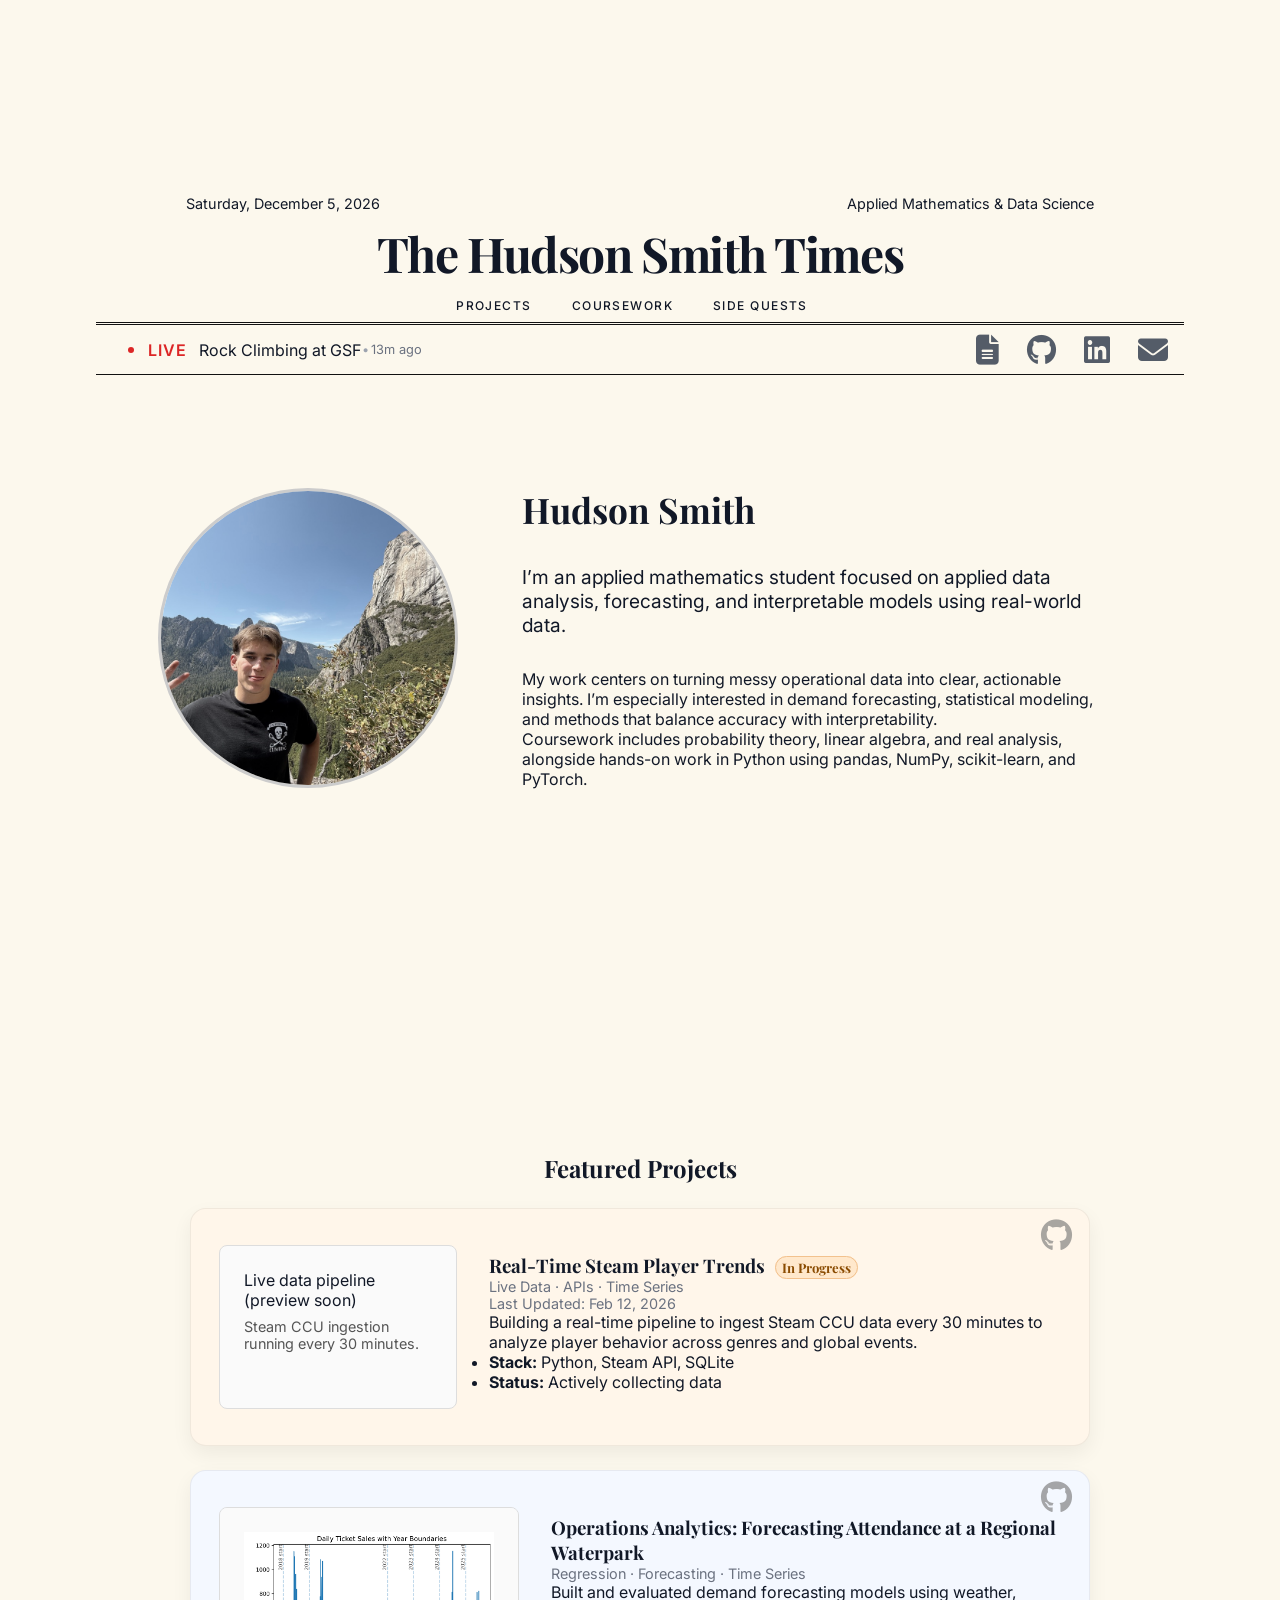
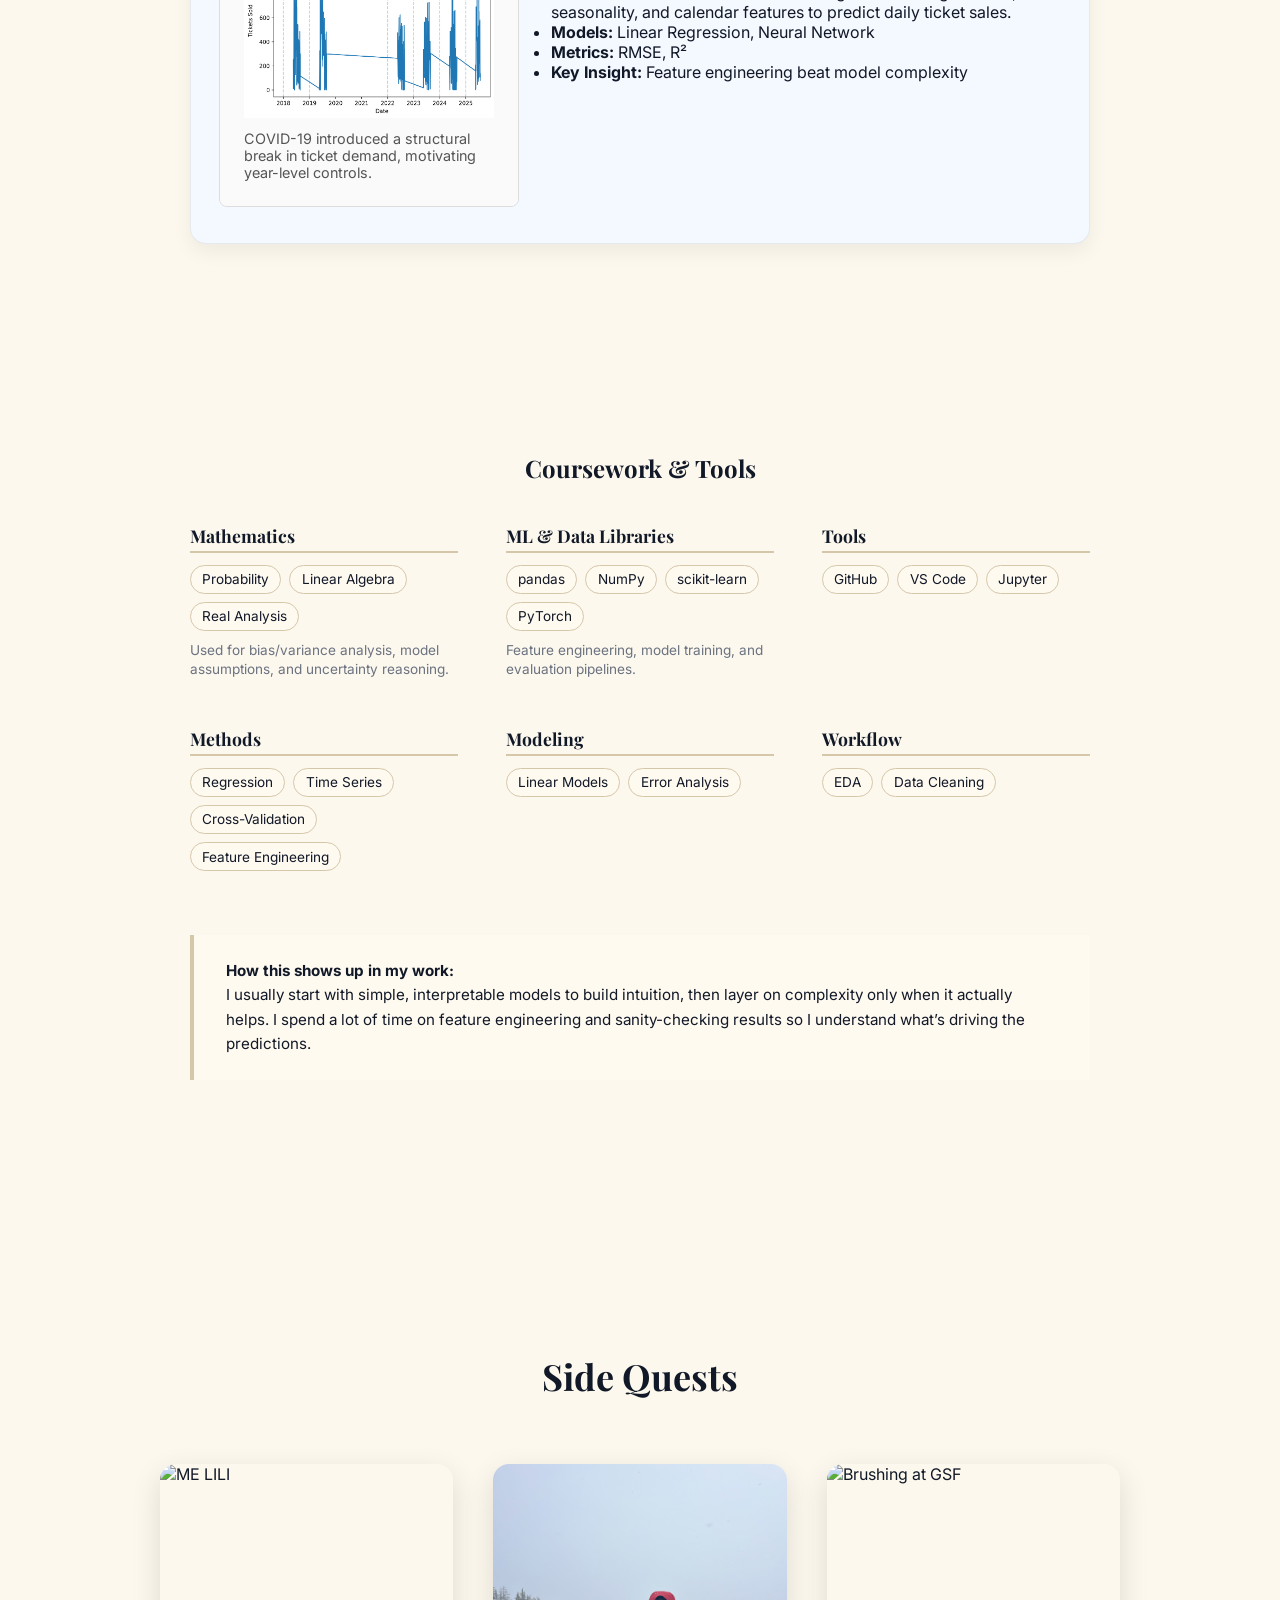
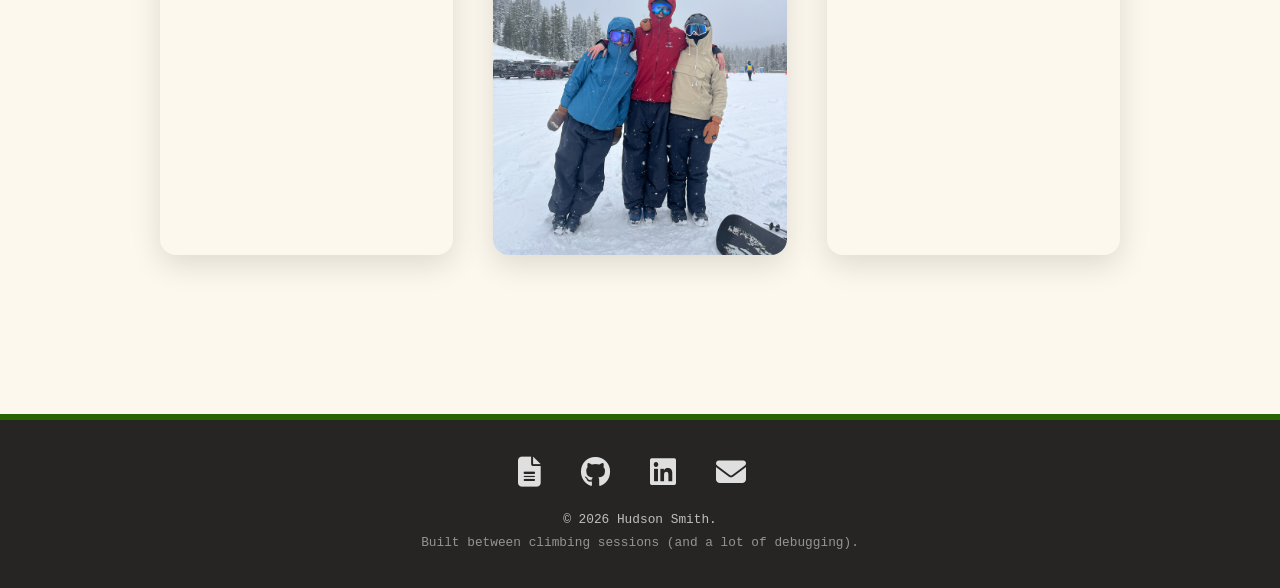
==== index.html @ 7228c6bb "Fixed side quest" ====
<!DOCTYPE html>
<html lang="en">
<head>
  <link rel="stylesheet" href="https://cdnjs.cloudflare.com/ajax/libs/font-awesome/6.5.0/css/all.min.css">
  <meta charset="UTF-8" />
  <meta name="viewport" content="width=device-width, initial-scale=1.0" />
  <title>Hudson Smith — Data & Statistics</title>

  <!-- Fonts -->
  <link rel="preconnect" href="https://fonts.googleapis.com">
  <link rel="preconnect" href="https://fonts.gstatic.com" crossorigin>
  <link href="https://fonts.googleapis.com/css2?family=Playfair+Display:wght@500;700&family=Inter:wght@300;400;500&display=swap" rel="stylesheet">

  <link rel="stylesheet" href="styles.css" />
</head>
<body>
  <div id="page-fade"></div>
    <header class="site-header">

        <!-- TOP UTILITY BAR -->
        <div class="utility-bar">
            <div class="utility-inner">
              <span id="current-date"></span>
              <span class="utility-right">Applied Mathematics & Data Science</span>
            </div>
          </div>
    
      
        <!-- MASTHEAD -->
        <div class="masthead">
          <h1 class="site-title">The Hudson Smith Times</h1>
        </div>
      
        <!-- NAVIGATION -->
        <nav class="main-nav">
          <a href="#projects">Projects</a>
          <a href="#coursework">Coursework</a>
          <a href="#sidequests">Side Quests</a>
        </nav>

        <!-- LIVE BAR-->
        <div class="live-bar">
            <div class="live-left">
              <span class="live-dot"></span>
              <span class="live-label">LIVE</span>
            </div>
          
            <div class="live-center">
                <span class="live-inline">
                  <span id="live-text" class="live-message"></span>
                  <span id="live-time" class="live-time"></span>
                </span>
            </div>
            <div class="live-icons">
              <a class="footer-link icon-link" href="assets/resume/resume_for_website.pdf" target="_blank" aria-label="Resume">
                <i class="fa-solid fa-file-lines"></i>
              </a>
            
              <a class="footer-link icon-link" href="https://github.com/PinkyHuddy" target="_blank" aria-label="GitHub">
                <i class="fa-brands fa-github"></i>
              </a>

              <a class="footer-link icon-link" href="https://www.linkedin.com/in/hudson-brent-smith-7b6ba1346" target="_blank" aria-label="LinkedIn">
                <i class="fa-brands fa-linkedin"></i>
              </a>
            
              <a class="footer-link icon-link" href="mailto:husmith@berkeley.edu" aria-label="Email">
                <i class="fa-solid fa-envelope"></i>
              </a>
            </div>
        </div>
          
          
      
      </header>
  <main class="magazine">

    <!-- PAGE 1: COVER -->
    <section class="page cover" id="bio">
      <div class="hero">
        <img src="assets/images/me.jpeg" alt="Photo of Hudson" class="hero-img">
    
        <div class="content bio-content">
          <h2 class="bio-title">Hudson Smith</h2>
    
          <p class="lede">
            I’m an applied mathematics student focused on applied data analysis,
            forecasting, and interpretable models using real-world data.
          </p>
    
          <p>
            My work centers on turning messy operational data into clear,
            actionable insights. I’m especially interested in demand
            forecasting, statistical modeling, and methods that balance
            accuracy with interpretability.
          </p>
    
          <p>
            Coursework includes probability theory, linear algebra, and
            real analysis, alongside hands-on work in Python using pandas,
            NumPy, scikit-learn, and PyTorch.
          </p>
        </div>
      </div>
    </section>
    

    <section class="page" id="projects">
      <div class="content">
        <h2>Featured Projects</h2>
    
        <!-- Steam Overview -->
        <div class = "project-card steam">
          <a class="footer-link icon-link project-github"
            href="https://github.com/PinkyHuddy/steam_project"
            target="_blank"
            aria-label="GitHub repository">
            <i class="fa-brands fa-github"></i>
          </a>
          <div class="project-side-by-side">
            <section class="project-graphs">
              <figure class="placeholder">
                <div class="placeholder-box">Live data pipeline (preview soon)</div>
                <figcaption>
                  Steam CCU ingestion running every 30 minutes.
                </figcaption>
              </figure>
            </section>
      
            <aside class="project-info">
              <h3>
                Real-Time Steam Player Trends
                <span class="badge">In Progress</span>
              </h3>
              <p class="meta">Live Data · APIs · Time Series</p>
              <p class = "meta"> Last Updated: Feb 12, 2026</p>
              <p>
                Building a real-time pipeline to ingest Steam CCU data every 30 minutes
                to analyze player behavior across genres and global events.
              </p>
              <ul>
                <li><strong>Stack:</strong> Python, Steam API, SQLite</li>
                <li><strong>Status:</strong> Actively collecting data</li>
              </ul>
          </div>
        </div>
    
        <!-- Waterpark Overview -->
        <div class ="project-card waterpark">
          <a class="footer-link icon-link project-github"
            href="https://github.com/PinkyHuddy/water-park-sales-analysis"
            target="_blank"
            aria-label="GitHub repository">
            <i class="fa-brands fa-github"></i>
          </a>
          <div class="project-side-by-side">
            <section class="project-graphs">
              <figure>
                <img src="assets/graphs/waterpark/ticket_sales_vs_year.png"
                    alt="Ticket sales per year showing COVID impact">
                <figcaption>
                  COVID-19 introduced a structural break in ticket demand, motivating
                  year-level controls.
                </figcaption>
              </figure>
        
              <figure>
                <img src="assets/graphs/waterpark/ticket_sales_year.png"
                    alt="Ticket sales by month">
                <figcaption>
                  Strong seasonal patterns justified month-based feature encoding.
                </figcaption>
              </figure>
        
              <figure>
                <img src="assets/graphs/waterpark/ticket_sales_vs_temp.png"
                    alt="Ticket sales vs temperature">
                <figcaption>
                  Ticket sales increase with temperature, with diminishing returns.
                </figcaption>
              </figure>
        
              <figure>
                <img src="assets/graphs/waterpark/predicted_ticket_sales_RMSE.png"
                    alt="RMSE comparison across models">
                <figcaption>
                  Linear regression outperformed a neural network baseline on test RMSE.
                </figcaption>
              </figure>
            </section>
      
            <aside class="project-info">
              <h3>Operations Analytics: Forecasting Attendance at a Regional Waterpark</h3>
              <p class="meta">Regression · Forecasting · Time Series</p>
              <p>
                Built and evaluated demand forecasting models using weather, seasonality,
                and calendar features to predict daily ticket sales.
              </p>
              <ul>
                <li><strong>Models:</strong> Linear Regression, Neural Network</li>
                <li><strong>Metrics:</strong> RMSE, R²</li>
                <li><strong>Key Insight:</strong> Feature engineering beat model complexity</li>
              </ul>
            </aside>
          </div>
        </div>
      </div>
    </section>


    <!-- PAGE 4: COURSEWORK -->
    <section class="page" id="coursework">
      <div class="content">
        <h2>Coursework & Tools</h2>
    
        <!-- Row 1 -->
        <div class="coursework-grid">
    
          <div class="coursework-col">
            <h3>Mathematics</h3>
            <div class="coursework-pills">
              <span>Probability</span>
              <span>Linear Algebra</span>
              <span>Real Analysis</span>
            </div>
            <p class="coursework-note">
              Used for bias/variance analysis, model assumptions, and uncertainty reasoning.
            </p>
          </div>
    
          <div class="coursework-col">
            <h3>ML & Data Libraries</h3>
            <div class="coursework-pills">
              <span>pandas</span>
              <span>NumPy</span>
              <span>scikit-learn</span>
              <span>PyTorch</span>
            </div>
            <p class="coursework-note">
              Feature engineering, model training, and evaluation pipelines.
            </p>
          </div>
    
          <div class="coursework-col">
            <h3>Tools</h3>
            <div class="coursework-pills">
              <span>GitHub</span>
              <span>VS Code</span>
              <span>Jupyter</span>
            </div>
          </div>
    
        </div>
    
        <!-- Row 2 -->
        <div class="coursework-grid" style="margin-top: 3rem;">
    
          <div class="coursework-col">
            <h3>Methods</h3>
            <div class="coursework-pills">
              <span>Regression</span>
              <span>Time Series</span>
              <span>Cross-Validation</span>
              <span>Feature Engineering</span>
            </div>
          </div>
    
          <div class="coursework-col">
            <h3>Modeling</h3>
            <div class="coursework-pills">
              <span>Linear Models</span>
              <span>Error Analysis</span>
            </div>
          </div>
    
          <div class="coursework-col">
            <h3>Workflow</h3>
            <div class="coursework-pills">
              <span>EDA</span>
              <span>Data Cleaning</span>
            </div>
          </div>
    
        </div>
    
        <!-- Callout -->
        <div class="coursework-callout">
          <strong>How this shows up in my work:</strong>
          <p>
            I usually start with simple, interpretable models to build intuition, 
            then layer on complexity only when it actually helps. I spend a lot of time on 
            feature engineering and sanity-checking results so I understand what’s driving the predictions.
          </p>
        </div>
      </div>
    </section>
    
    

    <section class="page" id="sidequests">

      <h2 class="sidequest-title">Side Quests</h2>
    
      <div class="sidequest-grid">
        <img src="assets/images/HudsonLILI.JPG" alt="ME LILI" />
        <img src="assets/images/TrioGangy.JPG" alt="Camping and climbing" />
        <img src="assets/images/BrushingMadness.jpeg" alt="Brushing at GSF" />
      </div>
    
      <div class="content">
        <div class="page-bar">
          <div>
            <div class="footer-icons">
              <a class="footer-link icon-link" href="assets/resume/resume_for_website.pdf" target="_blank">
                <i class="fa-solid fa-file-lines"></i>
              </a>
    
              <a class="footer-link icon-link" href="https://github.com/PinkyHuddy" target="_blank">
                <i class="fa-brands fa-github"></i>
              </a>
    
              <a class="footer-link icon-link" href="https://www.linkedin.com/in/hudson-brent-smith-7b6ba1346" target="_blank">
                <i class="fa-brands fa-linkedin"></i>
              </a>
    
              <a class="footer-link icon-link" href="mailto:husmith@berkeley.edu">
                <i class="fa-solid fa-envelope"></i>
              </a>
            </div>
    
            <p class="footer-copy">
              © 2026 Hudson Smith.
            </p>
            <p class="footer-copy-description">
              Built between climbing sessions (and a lot of debugging).
            </p>
          </div>
        </div>
      </div>
    </section>
    
    

  </main>

  <script>
    document.getElementById("year").textContent = new Date().getFullYear();
  </script>
  
  <script>
    const dateElement = document.getElementById("current-date");
  
    const today = new Date();
    const options = {
      weekday: "long",
      month: "long",
      day: "numeric",
      year: "numeric"
    };
  
    dateElement.textContent = today.toLocaleDateString("en-US", options);
  </script>

<script>
    const liveMessages = [
      "Rock Climbing at GSF",
      "Studying probability and complex analysis",
      "Building data projects in Python",
      "Applying for data analytics internships",
      "Pumping Iron at RSF",
    ];
  
    let liveIndex = 0;
    const liveTextEl = document.getElementById("live-text");
    const liveTimeEl = document.getElementById("live-time");
    let startTime;
  
    function randomMinutesAgo(min = 1, max = 30) {
      return Math.floor(Math.random() * (max - min + 1)) + min;
    }
  
    function updateTime() {
      const minutes = Math.floor((Date.now() - startTime) / 60000);
      liveTimeEl.textContent =
        minutes <= 0 ? "Just now" : `${minutes}m ago`;
    }
  
    if (liveTextEl && liveTimeEl) {
      // initial content
      liveTextEl.textContent = liveMessages[0];
      startTime = Date.now() - randomMinutesAgo() * 60000;
      updateTime();
  
      // rotate messages
      setInterval(() => {
        liveTextEl.classList.add("fade-out");
  
        setTimeout(() => {
          liveIndex = (liveIndex + 1) % liveMessages.length;
          liveTextEl.textContent = liveMessages[liveIndex];
  
          startTime = Date.now() - randomMinutesAgo() * 60000;
          updateTime();
  
          liveTextEl.classList.remove("fade-out");
        }, 400);
      }, 5000);
  
      // update "Xm ago" every minute
      setInterval(updateTime, 60000);
    }
  </script>
  
  <script>
    const overlay = document.getElementById("page-fade");
  
    document.querySelectorAll(".main-nav a").forEach(link => {
      link.addEventListener("click", e => {
        const targetId = link.getAttribute("href");
        const target = document.querySelector(targetId);
        if (!target) return;
  
        e.preventDefault();
  
        overlay.classList.add("active");
  
        // force a paint frame
        requestAnimationFrame(() => {
          setTimeout(() => {
            target.scrollIntoView({
              behavior: "smooth",
              block: "start"
            });
  
            setTimeout(() => {
              overlay.classList.remove("active");
            }, 600);
          }, 120);
        });
      });
    });
  </script>
  
  

</body>
</html>
---- styles.css ----
* /* ===== RESET ===== */
    {
    margin: 0;
    padding: 0;
    box-sizing: border-box;
  }
  /* ===== GLOBAL VARIABLES ===== */
  :root {
    --page-margin: 96px; /* ≈ 1 inch */
  }

  /* ===== BASE STYLES ===== */
  body {
    font-family: "Inter", sans-serif;
    background: #fcf8ed;
    color: #111827;
  }

  #page-fade {
    position: fixed;
    inset: 0;
    background: #fcf8ed; /* match your site background */
    opacity: 0;
    pointer-events: none;
    transition: opacity 0.25s ease;
    z-index: 9999;
  }
  
  #page-fade.active {
    opacity: 1;
  }

  .site-header {
    position: sticky;
    top: 0;
    background: #fcf8ed;
    z-index: 1000;
  }
  
  /* Utility bar (small text) */
  .utility-bar {
    font-size: 0.9rem;
  }
  
  .utility-inner {
    max-width: 1100px;          /* SAME width as header-inner */
    margin: 0 auto;
    padding: 0.5rem var(--page-margin);
  
    display: flex;
    justify-content: space-between;
    align-items: center;
  }
  
  /* Masthead */
  @import url('https://fonts.googleapis.com/css2?family=Playfair+Display:wght@500;700&display=swap');

  .masthead {
    display: flex;
    justify-content: center;
    padding: 0.5rem 0;
    padding-left: var(--page-margin);
    padding-right: var(--page-margin);
    font-family: 'Playfair Display', serif;
  }
  
  .site-title {
    font-family: "Playfair Display", serif;
    font-size: 3rem;
    letter-spacing: -0.03em;   /* tighter = more editorial */
    line-height: 1.05;
  }
  
  /* Navigation bar */
  .main-nav {
    display: flex;
    justify-content: center;
    gap: 1.5rem;
  
    padding: 0.75rem var(--page-margin);
    position: relative;
  }
  
  .main-nav::after {
    content: "";
    position: absolute;
    bottom: 0;
    left: var(--page-margin);
    right: var(--page-margin);
    border-bottom: 3px double #111;
  }
  
  .main-nav a {
    font-family: "Inter", sans-serif;
    font-size: 0.75rem;
    text-transform: uppercase;
    letter-spacing: 0.12em;   /* key NYT trick */
    font-weight: 500;
    color: #111827;
  }

  .main-nav a.active::after {
    content: "";
    position: absolute;
    left: 0;
    bottom: -4px;
    width: 100%;
    height: 1px;
    background: #111;
  }
  
  .main-nav a:hover {
    text-decoration: underline;
  }
  html, body {
    height: 100%;
    scroll-snap-type: y mandatory;
  }
  
  body {
    font-family: "Inter", sans-serif;
    background: #fcf8ed;
    color: #111827;
  }
  
  .magazine {
    height: 100%;
  }
  
  
  .page {
    min-height: 100vh;              /* allow growth */
    scroll-snap-align: start;
    display: flex;
    justify-content: center;
    padding: 4rem 4rem;
    position: relative;  
  }

  
  .content {
    max-width: 900px;
  }
  
  .cover h1 {
    font-family: "Playfair Display", serif;
    font-size: clamp(3rem, 7vw, 5rem);
    line-height: 1;
    align-items: flex-start;   /* top */
    justify-content: center;   /* horizontal center */
    padding-top: 5rem;         /* spacing from top */
  }
  
  .subtitle {
    margin-top: 0.5rem;
    font-size: 1.1rem;
    color: #374151;
  }
  
  h2, h3 {
    font-family: "Playfair Display", serif;
  }
  
  .lede {
    font-size: 1.2rem;
    margin: 2rem 0;
  }
  
  .meta {
    font-size: 0.9rem;
    color: #6b7280;
  }
  
  .toc a,
  .link,
  a {
    color: #2563eb;
    text-decoration: none;
    margin-right: 1rem;
  }
  
  article {
    margin-top: 2rem;
  }

  .hero {
    display: grid;
    grid-template-columns: auto 1fr;
    gap: 4rem;
    align-items: center;
  }
  

  .hero-img {
    width: 300px;
    height: 300px;
    object-fit: cover;
    border-radius: 50%;
    border: 3px solid #ccc;
    filter: grayscale(30%);
    transition: filter 0.3s ease;
  }
  .hero-img:hover {
    filter: grayscale(0%);
  }
  
  .bio-content {
    max-width: 60ch;
  }
  
  @media (max-width: 700px) {
    .hero {
      grid-template-columns: 1fr;
      grid-template-rows: auto auto;
      text-align: center;
    }
  
    .hero-img {
      margin: 0 auto;
    }
  
    .bio-content {
      margin: 0 auto;
    }
    #bio {
      padding-top:  12rem;
    }
  }
  
  .bio-title {
    font-family: "Playfair Display", serif;
    font-size: 2.2rem;
    margin-bottom: 1.5rem;
  }

  .project-graphs {
    max-height: 300px;
    max-width: 300px;
    overflow-y: auto;
    padding: 1.5rem;
    margin: 2rem 0;
    border: 1px solid #ddd;
    border-radius: 8px;
    background: #fafafa;
  }
  
  .project-graphs img {
    width: 100%;
    height: auto;
  }
  
  .project-graphs figure {
    margin-bottom: 2rem;
  }
  
  .project-graphs figcaption {
    font-size: 0.9rem;
    color: #555;
    margin-top: 0.5rem;
    display: block;
  }

  .project-side-by-side {
    display: flex;          /* if it already is flex, keep it */
    align-items: center;   /* vertical centering */
    gap: 32px;
  }
  .project-info {
    align-self: flex-start;
    margin-top: 2.5rem; /* tweak this */
  }
  

  .live-bar {
    display: flex;
    align-items: center;
    padding: 0.6rem var(--page-margin);
    gap: 0.75rem;
    position: relative;
  }
  
  /* Left: LIVE */
  .live-left {
    display: flex;
    align-items: center;
    gap: 0.4rem;
    margin-left: 2rem;   /* ← adjust this number */
    flex-shrink: 0;
  }
  
  /* Center: message (true center) */
  .live-center {
    display: inline-flex;
    align-items: center;
    white-space: nowrap;
  }
  

  /* Styling */
  .live-label {
    color: #dc2626;
    font-weight: 600;
    letter-spacing: 0.05em;
  }
  
  .live-time {
    color: #6b7280;
    font-size: 0.85rem;
  }
  
  
  
  .live-bar::after {
    content: "";
    position: absolute;
    bottom: 0;
    left: var(--page-margin);
    right: var(--page-margin);
    border-bottom: 1px solid #111;
  }

  .live-label {
    color: #dc2626; /* NYT red */
    font-weight: 600;
    letter-spacing: 0.05em;
  }

.live-dot {
    width: 6px;
    height: 6px;
    background-color: #dc2626;
    border-radius: 50%;
    animation: live-pulse 1.8s ease-in-out infinite;
    margin-right: 8px;
  }

  @keyframes live-pulse {
    0% {
      transform: scale(1);
      opacity: 1;
    }
    50% {
      transform: scale(1.4);
      opacity: 0.6;
    }
    100% {
      transform: scale(1);
      opacity: 1;
    }
  }

  .live-content {
    display: inline-flex;
    align-items: center;
    gap: 0.4rem;
  }

  #live-text {
    display: inline-block;
    text-align: center;
    opacity: 1;
    transition: opacity 0.4s ease;
  }

  #live-text.fade-out {
    opacity: 0;
  }
  
  .live-time {
  font-size: 0.8rem;
  color: #6b7280;
  white-space: nowrap;
}

/* separator dot before time */
.live-time::before {
  content: "•";
  margin-left: 0.1rem;   /* tiny breathing room */
  margin-right: 0.1rem;
  color: #9ca3af;
}

.live-inline {
    display: inline-flex;
    align-items: center;
    gap: 0;
  }

.live-icons {
  display: flex;
  gap: 12px;
  align-items: center;
  margin-left: auto;
}

.live-bar .icon-link i {
  color: #374151;
}



.page-bar {
  position: absolute;
  bottom: 0;
  font-family: ui-monospace, SFMono-Regular, Menlo, Monaco, Consolas, "Liberation Mono", monospace;
  left: 0;
  width: 100%;
  height: 10.5rem;        /* bar height */
  background: rgba(0, 0, 0, 0.85);
  backdrop-filter: blur(6px);   /* optional glass effect */
  display: flex;
  align-items: center;
  justify-content: center;
}

.page-bar::before {
  content: "";
  position: absolute;
  top: -6px;            /* pull it above the main bar */
  left: 0;
  width: 100%;
  height: 6px;         /* thickness of the second bar */
  background: #286301
}

.page-bar p {
  text-align: center;
}

.page-bar a {
  color: white;
  text-decoration: none;
  opacity: 0.85;
  transition: opacity 0.2s ease, transform 0.2s ease;
}

.page-bar a:hover {
  opacity: 1;
  transform: translateY(-1px);
}

.footer-link {
  color: white;
  text-decoration: none;
  opacity: 0.85;
  transition: opacity 0.2s ease, transform 0.2s ease;
}

.footer-icons {
  display: flex;
  justify-content: center;
  gap: 1.5rem;           /* 👈 controls spacing between icons */
  margin-bottom: 1.5rem;
}

.footer-copy {
  margin-top: 1.25rem;
  font-size: 0.9rem;
  color: rgba(255, 255, 255, 0.7);
  text-align: center;
  font-size: 0.8rem;

}

.footer-copy-description {
  display: block;
  margin-top: 0.5rem;   /* 👈 small space between the two lines */
  font-size: 0.8rem;
  color: rgba(255, 255, 255, 0.5);
  text-align: center;
}

.footer-link:hover {
  display: block;
  opacity: 1;
  transform: translateY(-1px);
}

.icon-link i {
  font-size: 30px;
}

.icon-link:hover {
  box-shadow: 0 0 12px rgba(255,255,255,0.15);
}

.badge {
  font-size: 0.7em;
  padding: 2px 6px;
  border-radius: 999px;        /* pill shape */
  background: #ffe8cc;
  color: #8a4b00;
  border: 1px solid #f2c18d;   /* subtle outline */
  margin-left: 6px;
}
  
.project-card {
  border-radius: 16px;
  padding: 4px 28px;
  margin: 24px 0 24px;
  box-shadow: 0 8px 20px rgba(0,0,0,0.06);
  border: 1px solid rgba(0,0,0,0.06);
  transition: transform 0.15s ease, box-shadow 0.15s ease;
  position: relative;

}

.project-card:hover {
  transform: translateY(-2px);
  box-shadow: 0 12px 28px rgba(0,0,0,0.08);
}

/* Subtle tints that match your palette */
.project-card.steam {
  background: #fff6ea;   /* warm cream */
}

.project-card.waterpark {
  background: #f4f8ff;   /* soft cool blue */
}



.project-github {
  position: absolute;
  top: 10px;
  right: 1px;
  z-index: 3;
  color: #777
}

/* Optional: tweak the icon for card context */
.project-card .icon-link i {
  font-size: 2rem;
  opacity: 0.75;
  transition: opacity 0.12s ease, transform 0.12s ease;
}

.project-card .icon-link:hover i {
  opacity: 1;
  transform: translateY(-1px);
}

/* ===== Coursework Section ===== */

#coursework .coursework-grid {
  display: grid;
  grid-template-columns: repeat(3, 1fr);
  gap: 3rem;
  margin-top: 2.5rem;
}

#coursework .coursework-col h3 {
  font-size: 1.1rem;
  margin-bottom: 0.75rem;
  padding-bottom: 0.25rem;
  border-bottom: 2px solid #d6c7aa;
}

.coursework-pills {
  display: flex;
  flex-wrap: wrap;
  gap: 0.5rem;
}

.coursework-pills span {
  border: 1px solid #d6c7aa;
  border-radius: 999px;
  padding: 0.35rem 0.7rem;
  font-size: 0.85rem;
  background: #fffaf0;
  transition: transform 0.12s ease, box-shadow 0.12s ease;
}

.coursework-pills span:hover {
  transform: translateY(-1px);
  box-shadow: 0 4px 10px rgba(0,0,0,0.08);
}

.coursework-note {
  margin-top: 0.6rem;
  font-size: 0.85rem;
  color: #6b7280;
  line-height: 1.4;
}

.coursework-callout {
  margin-top: 4rem;
  padding: 1.5rem 2rem;
  border-left: 4px solid #d6c7aa;
  background: #fffaf0;
  font-size: 0.95rem;
  line-height: 1.6;
}

@media (max-width: 800px) {
  #coursework .coursework-grid {
    grid-template-columns: 1fr;
    gap: 2rem;
  }
}

#coursework .coursework-grid + .coursework-grid {
  margin-top: 4rem;   /* was 3rem inline */
}

#coursework h2 {
  text-align: center;
}

#projects h2 {
  text-align: center;
}

.sidequest-title {
  text-align: center;
  font-size: 2.25rem;
  margin-bottom: 3rem;
}

#sidequests {
  display: block;   /* override flex/grid from .page */
}

.sidequest-title {
  text-align: center;
  font-size: 2.25rem;
  width: 100%;
}

/* Side Quest photo grid */
.sidequest-grid {
  display: grid;
  grid-template-columns: repeat(3, minmax(0, 1fr));
  gap: 2.5rem;
  max-width: 1200px;
  margin: 0 auto;
  padding:  1rem 6rem;  /* ⬅ increase bottom padding */
}

.sidequest-grid img {
  width: 100%;
  aspect-ratio: 3 / 4;
  object-fit: cover;
  border-radius: 16px;
  display: block;
  box-shadow: 0 10px 30px rgba(0,0,0,0.12);
  transition: transform 0.2s ease, box-shadow 0.2s ease;
}

.sidequest-grid img:hover {
  transform: translateY(-6px) rotate(-0.4deg);
  box-shadow: 0 20px 45px rgba(0,0,0,0.18);
}

/* Responsive */
@media (max-width: 900px) {
  .sidequest-grid {
    grid-template-columns: repeat(2, 1fr);
  }
}

@media (max-width: 600px) {
  .sidequest-grid {
    grid-template-columns: 1fr;
    padding-bottom: 7rem;
  }
}
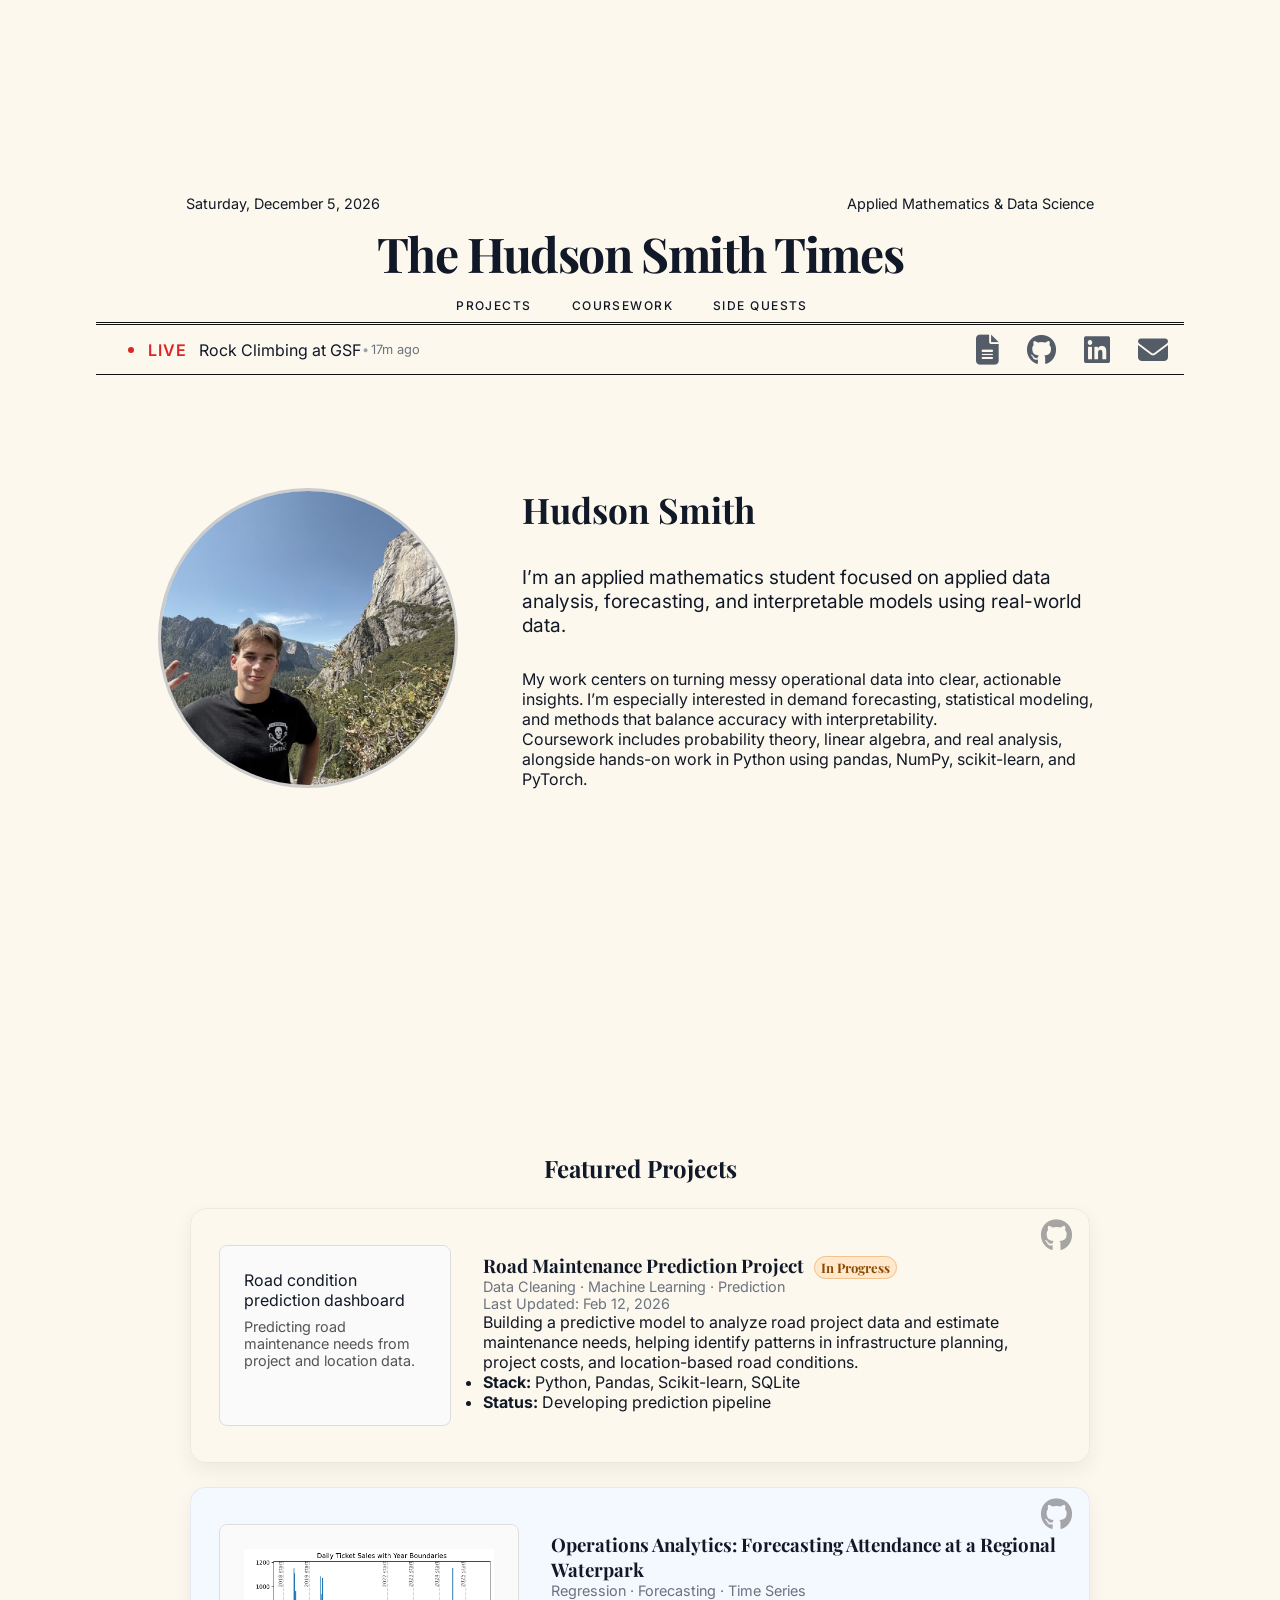
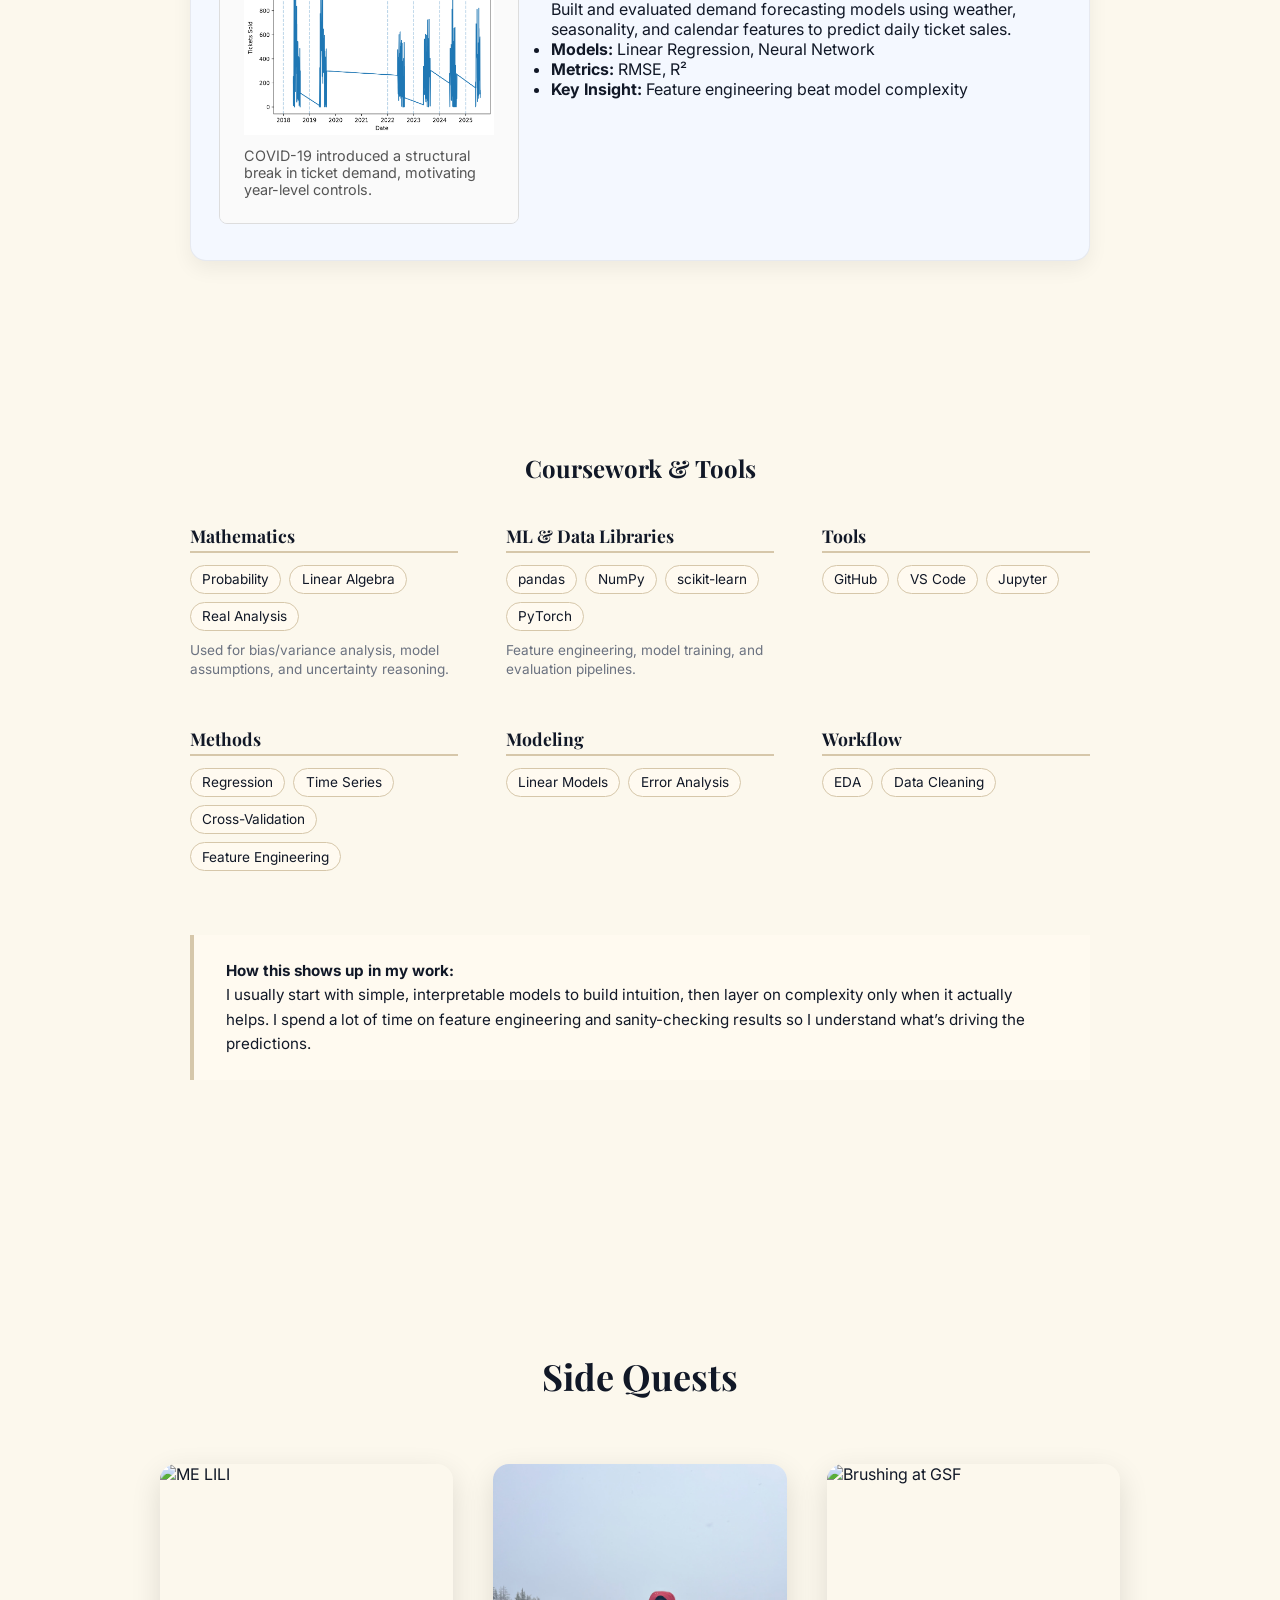
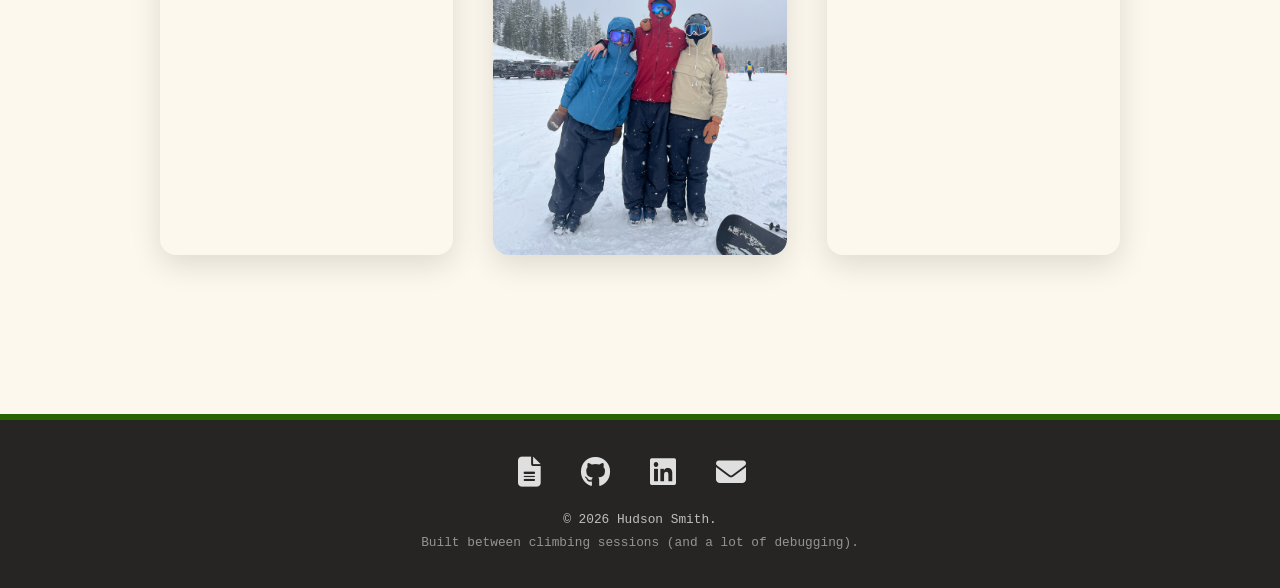
==== commit 47f1bc77: "resume change and project change" ====
--- a/index.html
+++ b/index.html
@@ -52,7 +52,7 @@
                 </span>
             </div>
             <div class="live-icons">
-              <a class="footer-link icon-link" href="assets/resume/resume_for_website.pdf" target="_blank" aria-label="Resume">
+              <a class="footer-link icon-link" href="assets/resume/hudson_smith_05:04:2026.pdf" target="_blank" aria-label="Resume">
                 <i class="fa-solid fa-file-lines"></i>
               </a>
             
@@ -109,39 +109,42 @@
       <div class="content">
         <h2>Featured Projects</h2>
     
-        <!-- Steam Overview -->
-        <div class = "project-card steam">
-          <a class="footer-link icon-link project-github"
-            href="https://github.com/PinkyHuddy/steam_project"
-            target="_blank"
-            aria-label="GitHub repository">
-            <i class="fa-brands fa-github"></i>
-          </a>
+        <!-- Road Prediction Overview -->
+<div class="project-card road">
+  <a class="footer-link icon-link project-github"
+    href="https://github.com/PinkyHuddy/road_prediction_project"
+    target="_blank"
+    aria-label="GitHub repository">
+    <i class="fa-brands fa-github"></i>
+  </a>
+
           <div class="project-side-by-side">
             <section class="project-graphs">
               <figure class="placeholder">
-                <div class="placeholder-box">Live data pipeline (preview soon)</div>
+                <div class="placeholder-box">Road condition prediction dashboard</div>
                 <figcaption>
-                  Steam CCU ingestion running every 30 minutes.
+                  Predicting road maintenance needs from project and location data.
                 </figcaption>
               </figure>
             </section>
-      
+
             <aside class="project-info">
               <h3>
-                Real-Time Steam Player Trends
+                Road Maintenance Prediction Project
                 <span class="badge">In Progress</span>
               </h3>
-              <p class="meta">Live Data · APIs · Time Series</p>
-              <p class = "meta"> Last Updated: Feb 12, 2026</p>
+              <p class="meta">Data Cleaning · Machine Learning · Prediction</p>
+              <p class="meta">Last Updated: Feb 12, 2026</p>
               <p>
-                Building a real-time pipeline to ingest Steam CCU data every 30 minutes
-                to analyze player behavior across genres and global events.
+                Building a predictive model to analyze road project data and estimate
+                maintenance needs, helping identify patterns in infrastructure planning,
+                project costs, and location-based road conditions.
               </p>
               <ul>
-                <li><strong>Stack:</strong> Python, Steam API, SQLite</li>
-                <li><strong>Status:</strong> Actively collecting data</li>
+                <li><strong>Stack:</strong> Python, Pandas, Scikit-learn, SQLite</li>
+                <li><strong>Status:</strong> Developing prediction pipeline</li>
               </ul>
+            </aside>
           </div>
         </div>
     
@@ -311,7 +314,7 @@
         <div class="page-bar">
           <div>
             <div class="footer-icons">
-              <a class="footer-link icon-link" href="assets/resume/resume_for_website.pdf" target="_blank">
+              <a class="footer-link icon-link" href="assets/resume/hudson_smith_05:04:2026.pdf" target="_blank">
                 <i class="fa-solid fa-file-lines"></i>
               </a>
     
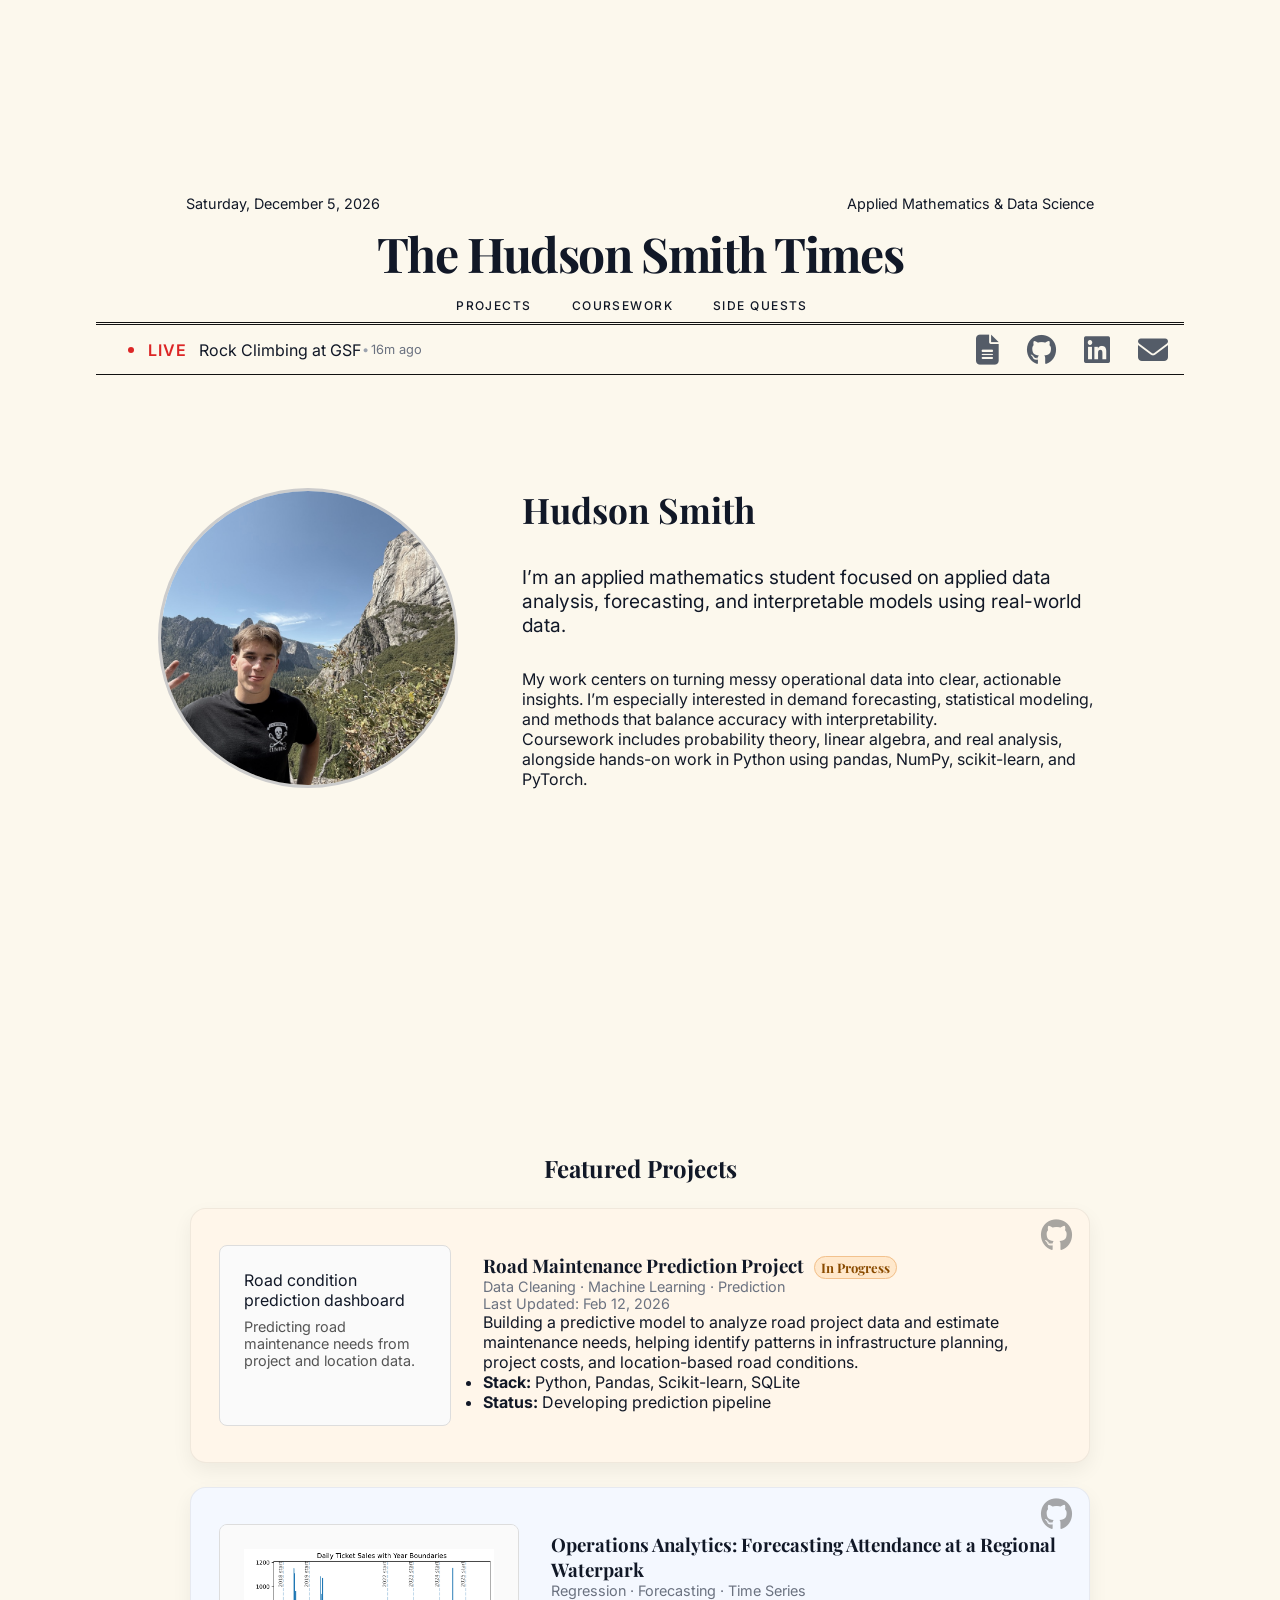
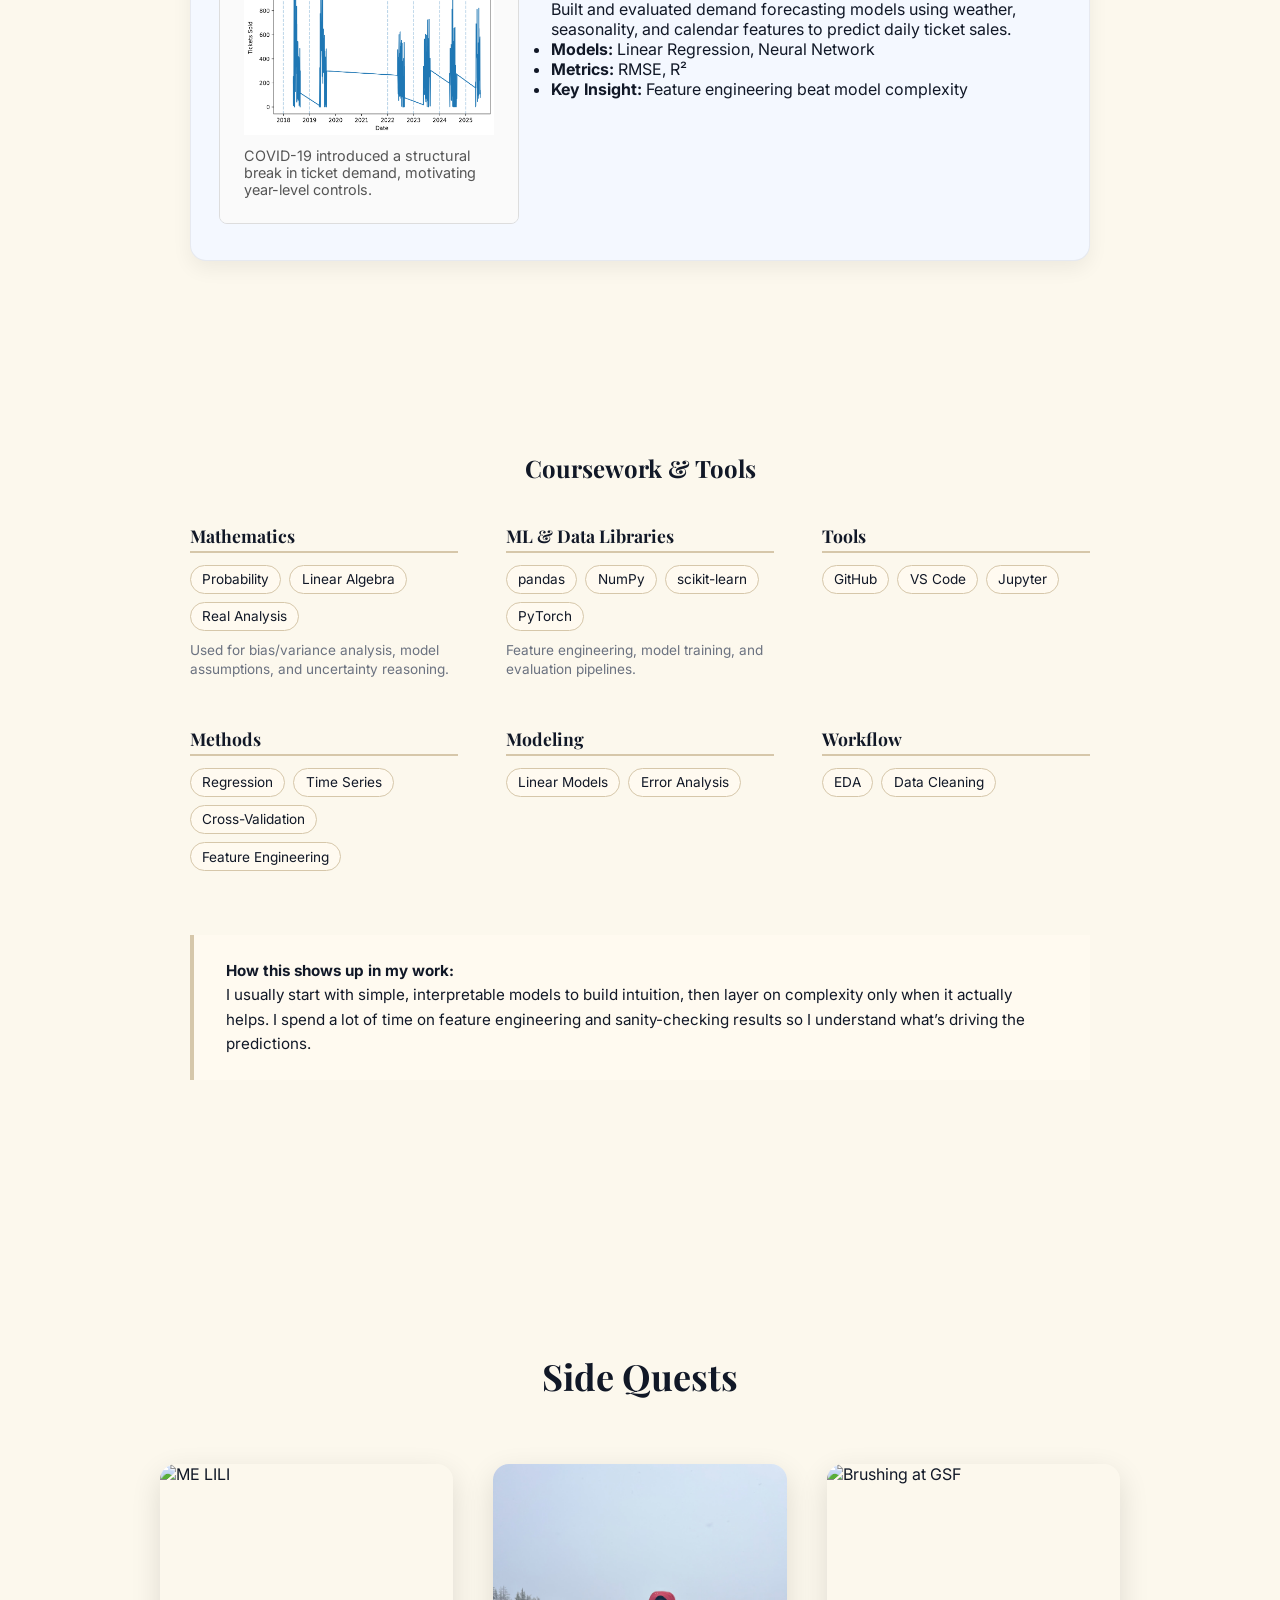
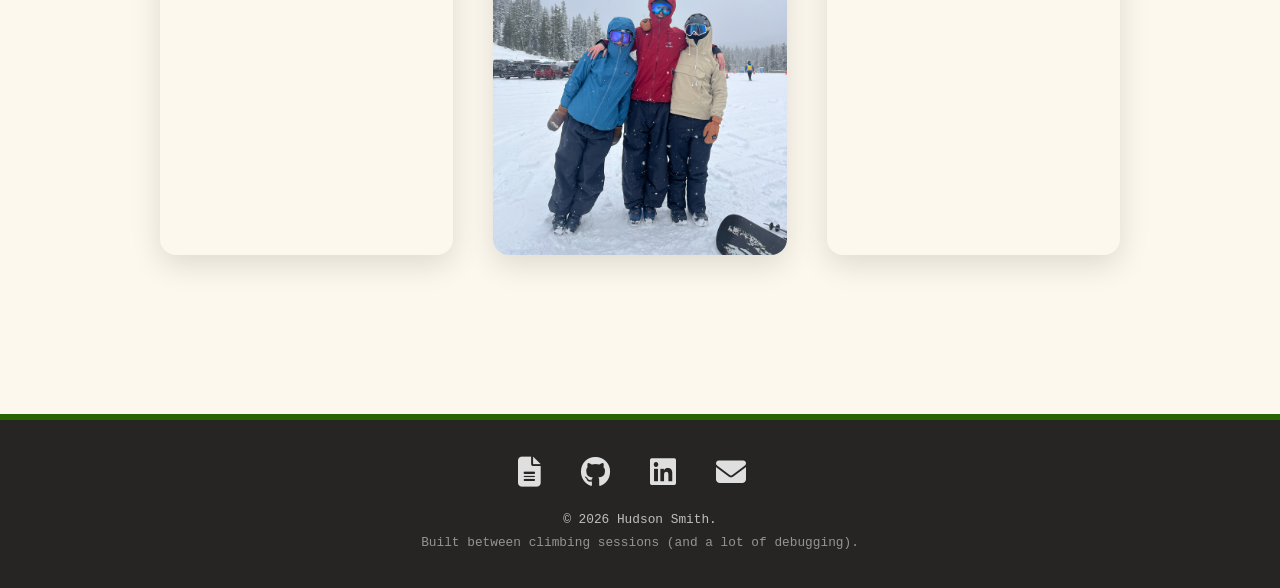
==== commit 031928ab: "Fixed small bug on road project card" ====
--- a/index.html
+++ b/index.html
@@ -110,13 +110,13 @@
         <h2>Featured Projects</h2>
     
         <!-- Road Prediction Overview -->
-<div class="project-card road">
-  <a class="footer-link icon-link project-github"
-    href="https://github.com/PinkyHuddy/road_prediction_project"
-    target="_blank"
-    aria-label="GitHub repository">
-    <i class="fa-brands fa-github"></i>
-  </a>
+        <div class="project-card road">
+          <a class="footer-link icon-link project-github"
+            href="https://github.com/PinkyHuddy/road_prediction_project"
+            target="_blank"
+            aria-label="GitHub repository">
+            <i class="fa-brands fa-github"></i>
+          </a>
 
           <div class="project-side-by-side">
             <section class="project-graphs">
--- a/styles.css
+++ b/styles.css
@@ -511,7 +511,7 @@
 }
 
 /* Subtle tints that match your palette */
-.project-card.steam {
+.project-card.road {
   background: #fff6ea;   /* warm cream */
 }
 
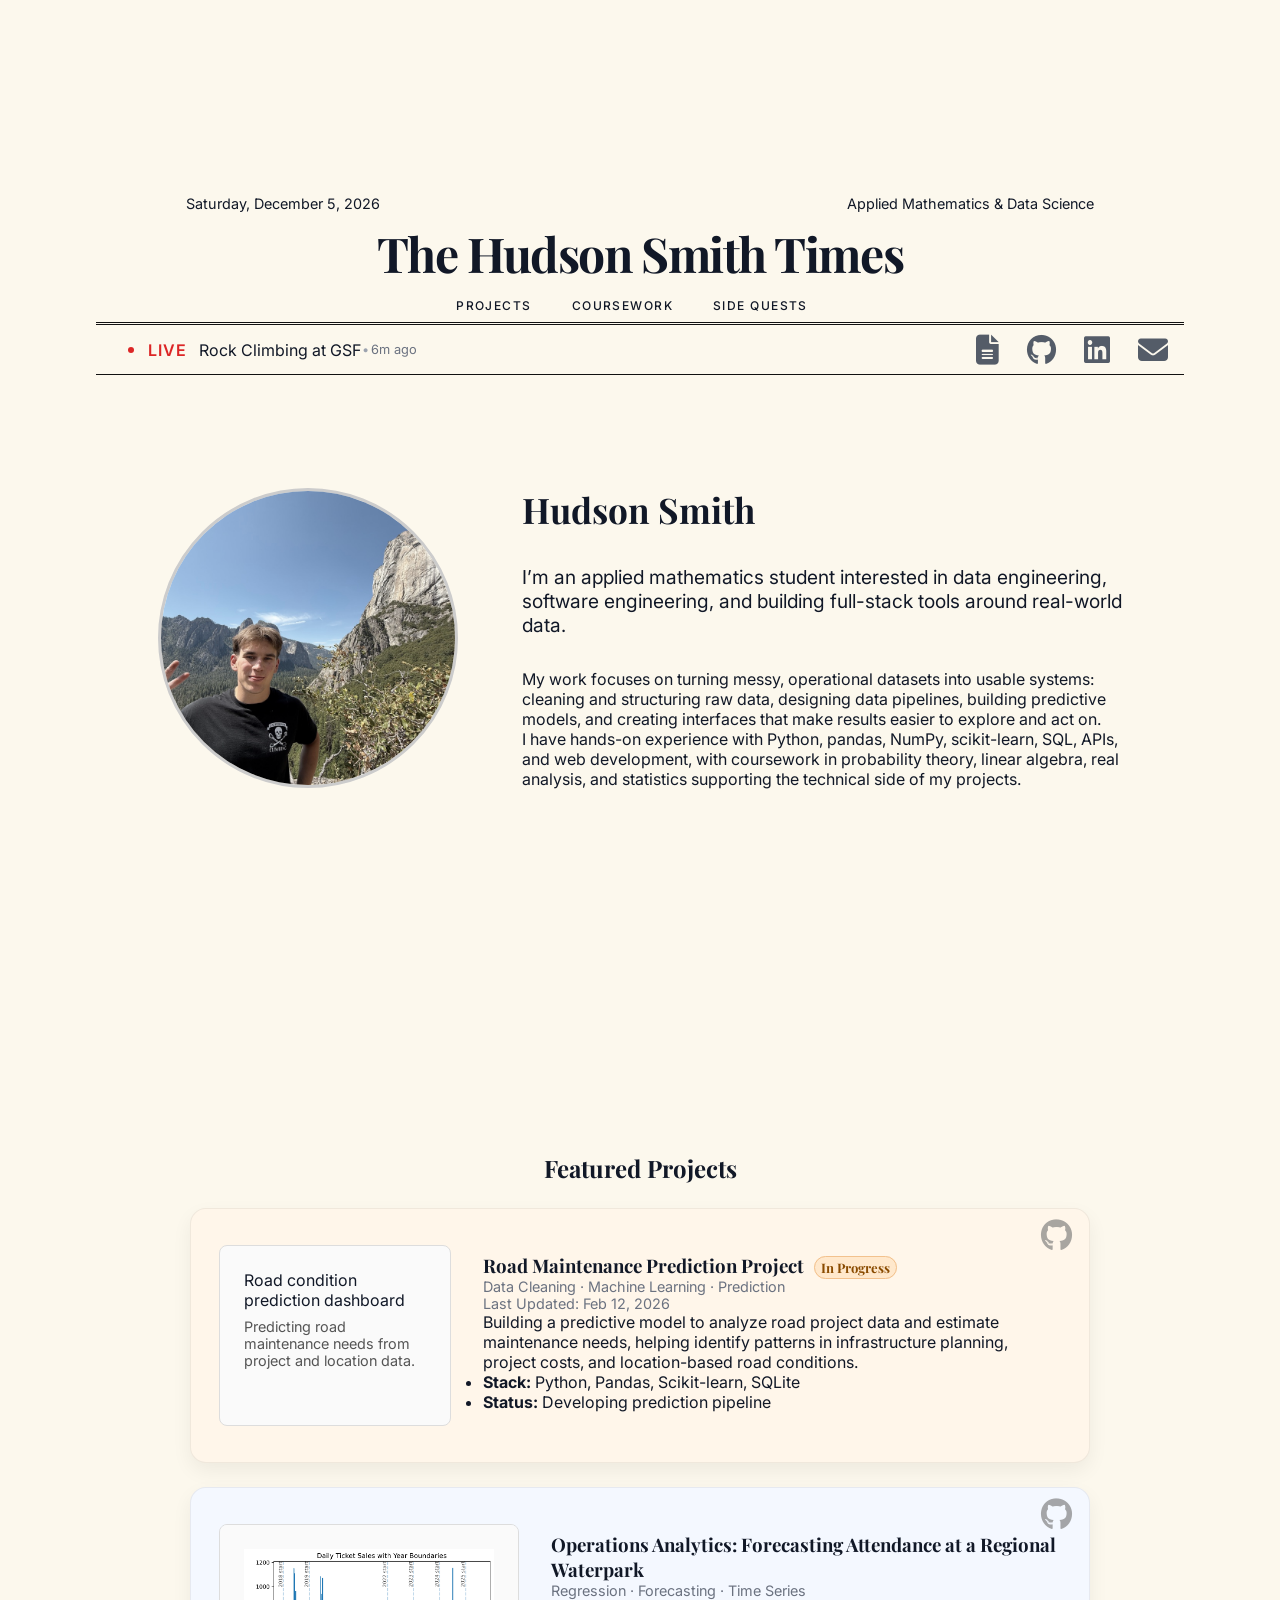
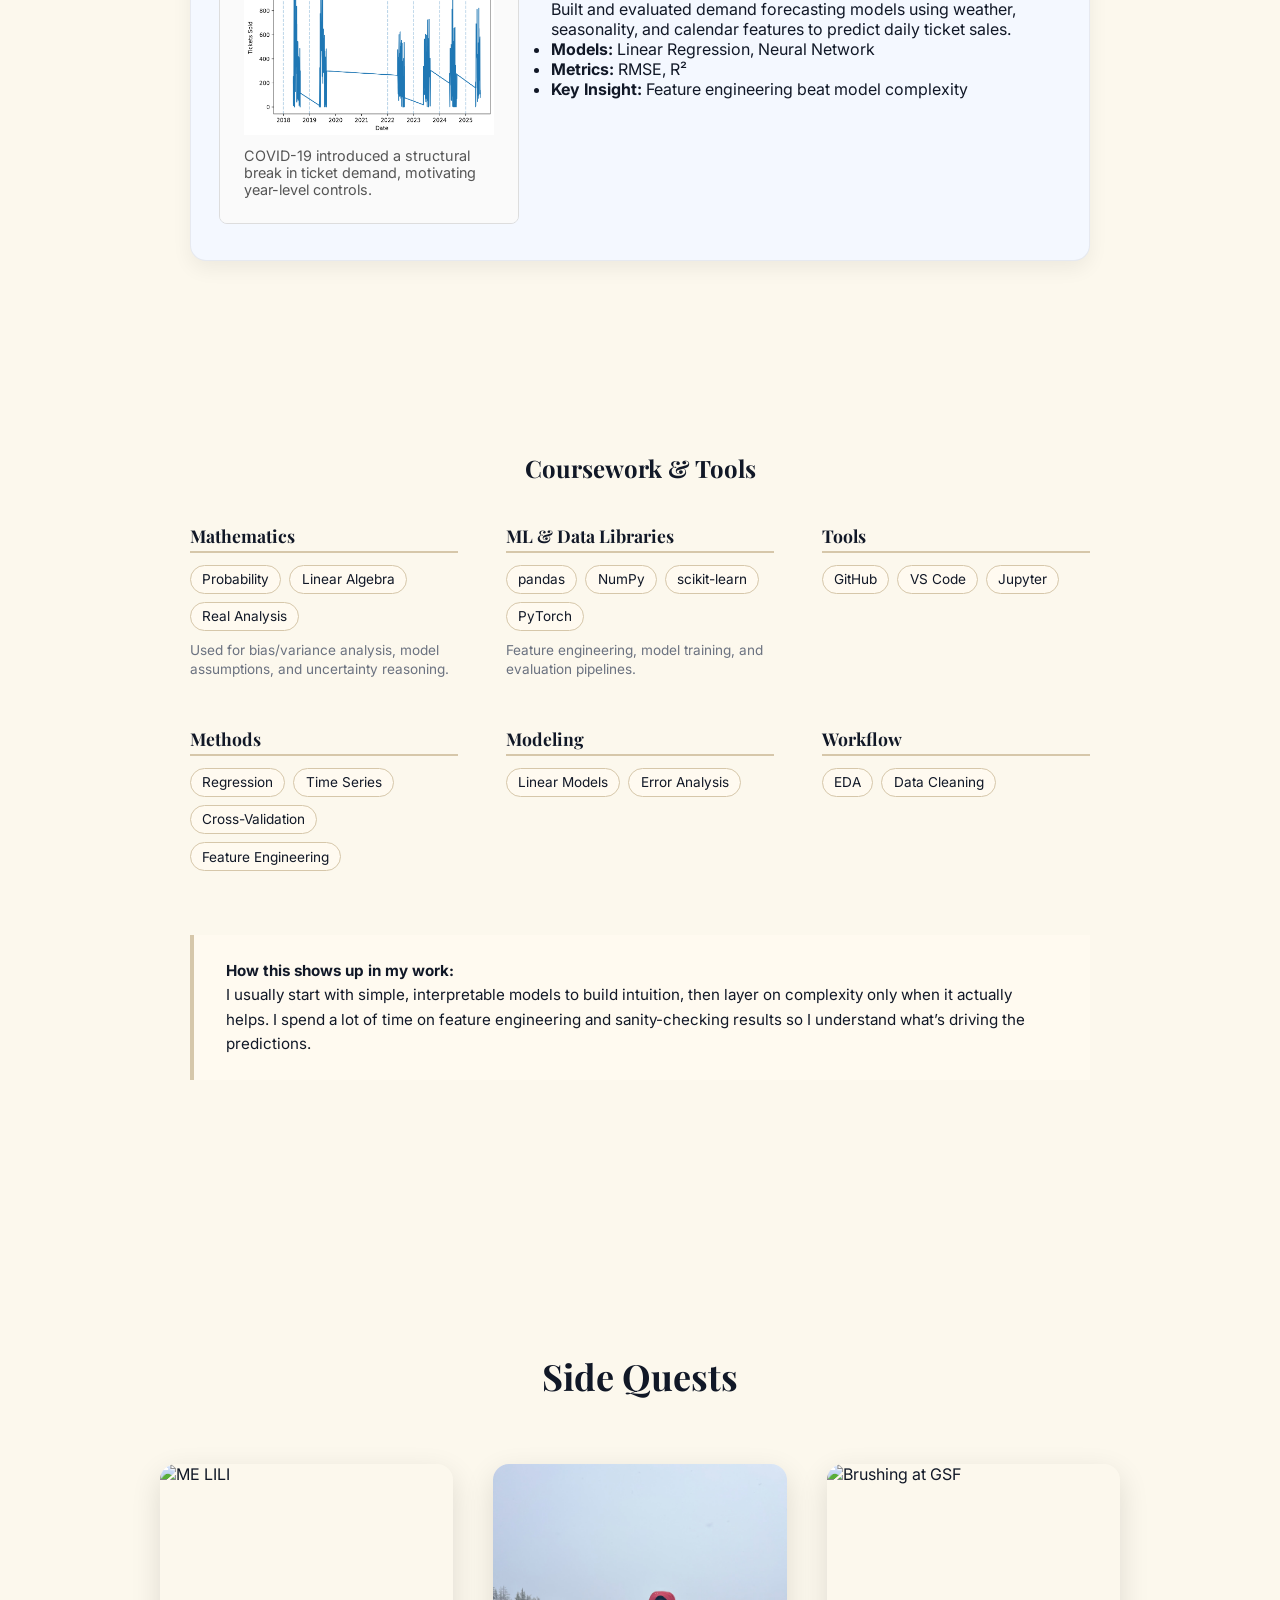
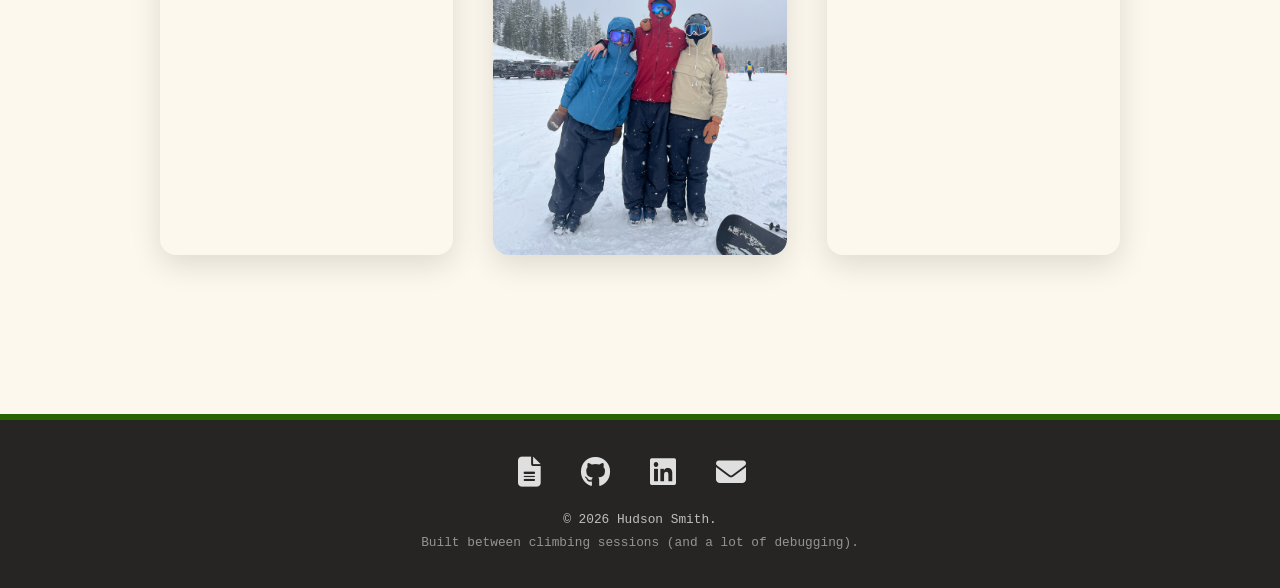
==== commit 3d16f39c: "Changed bio" ====
--- a/index.html
+++ b/index.html
@@ -84,21 +84,22 @@
           <h2 class="bio-title">Hudson Smith</h2>
     
           <p class="lede">
-            I’m an applied mathematics student focused on applied data analysis,
-            forecasting, and interpretable models using real-world data.
+            I’m an applied mathematics student interested in data engineering,
+            software engineering, and building full-stack tools around real-world data.
           </p>
     
           <p>
-            My work centers on turning messy operational data into clear,
-            actionable insights. I’m especially interested in demand
-            forecasting, statistical modeling, and methods that balance
-            accuracy with interpretability.
+            My work focuses on turning messy, operational datasets into usable
+            systems: cleaning and structuring raw data, designing data pipelines,
+            building predictive models, and creating interfaces that make results
+            easier to explore and act on.
           </p>
     
           <p>
-            Coursework includes probability theory, linear algebra, and
-            real analysis, alongside hands-on work in Python using pandas,
-            NumPy, scikit-learn, and PyTorch.
+            I have hands-on experience with Python, pandas, NumPy, scikit-learn,
+            SQL, APIs, and web development, with coursework in probability theory,
+            linear algebra, real analysis, and statistics supporting the technical
+            side of my projects.
           </p>
         </div>
       </div>
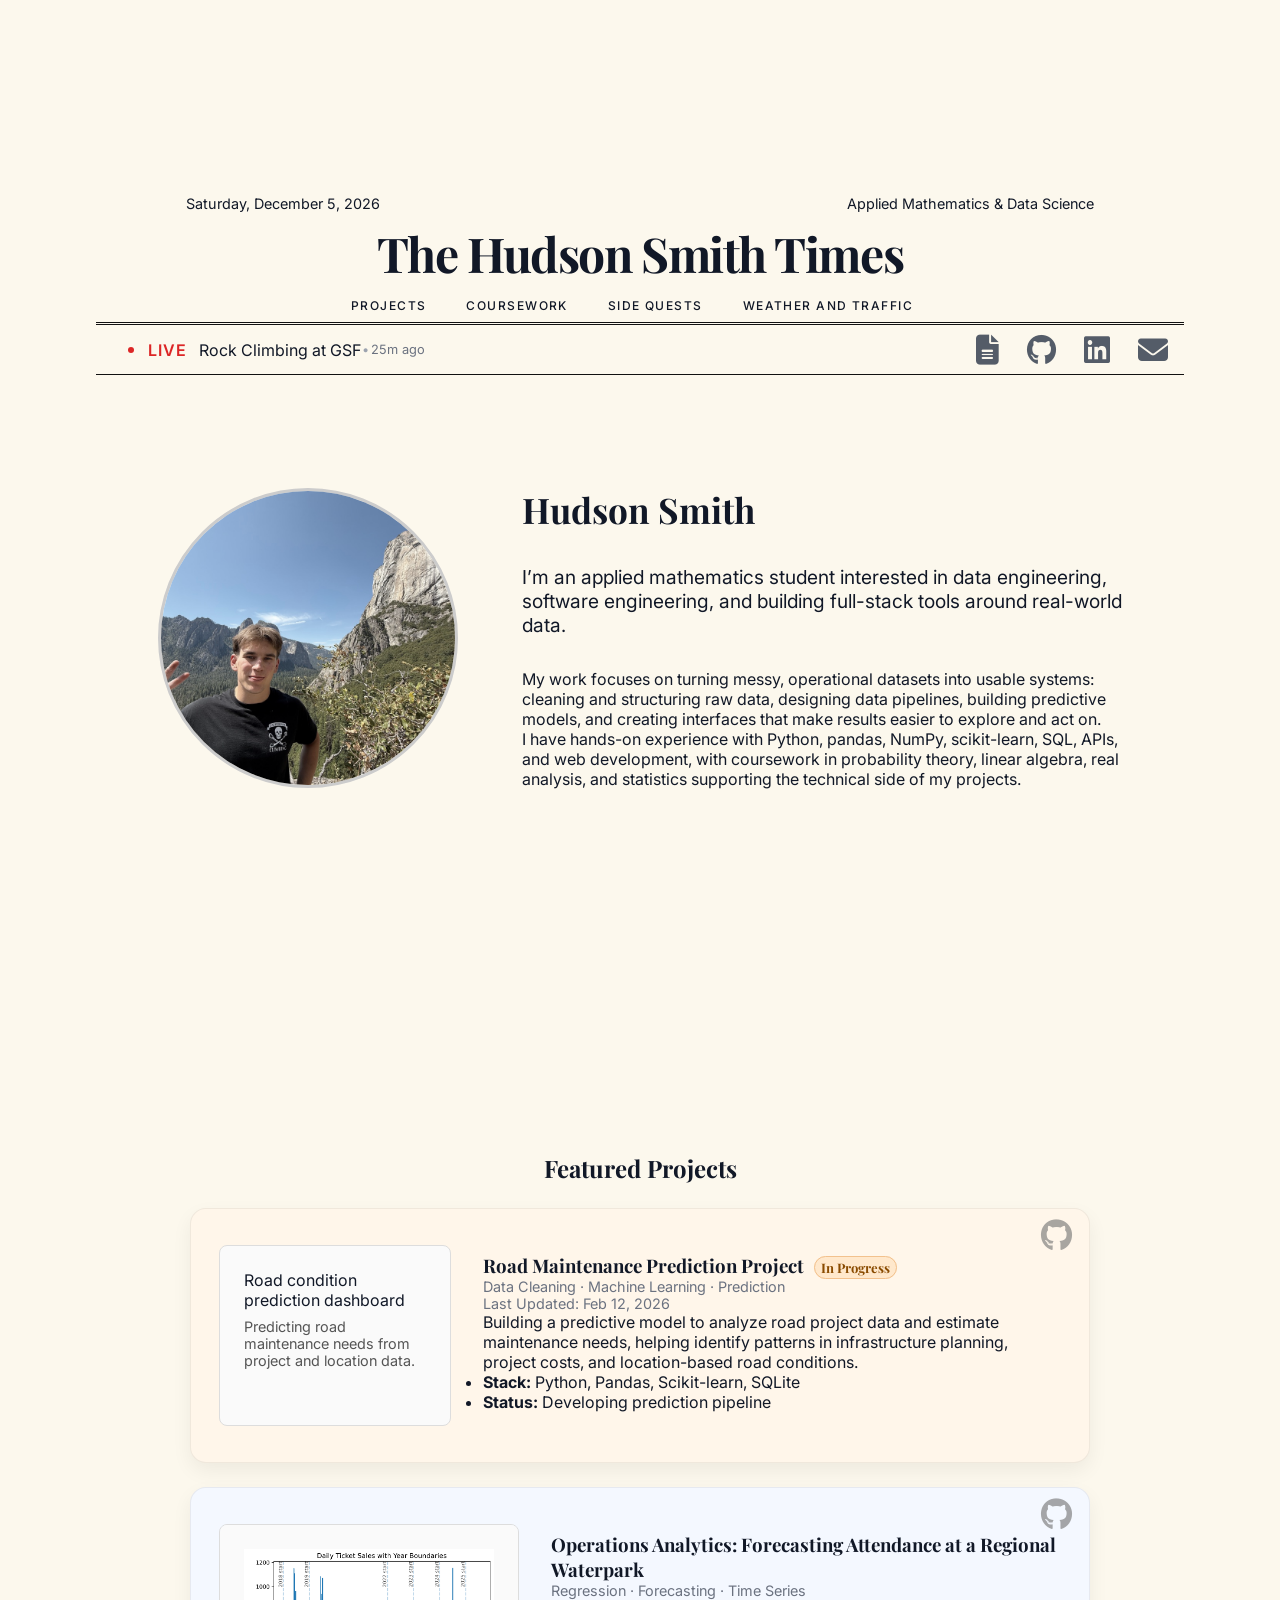
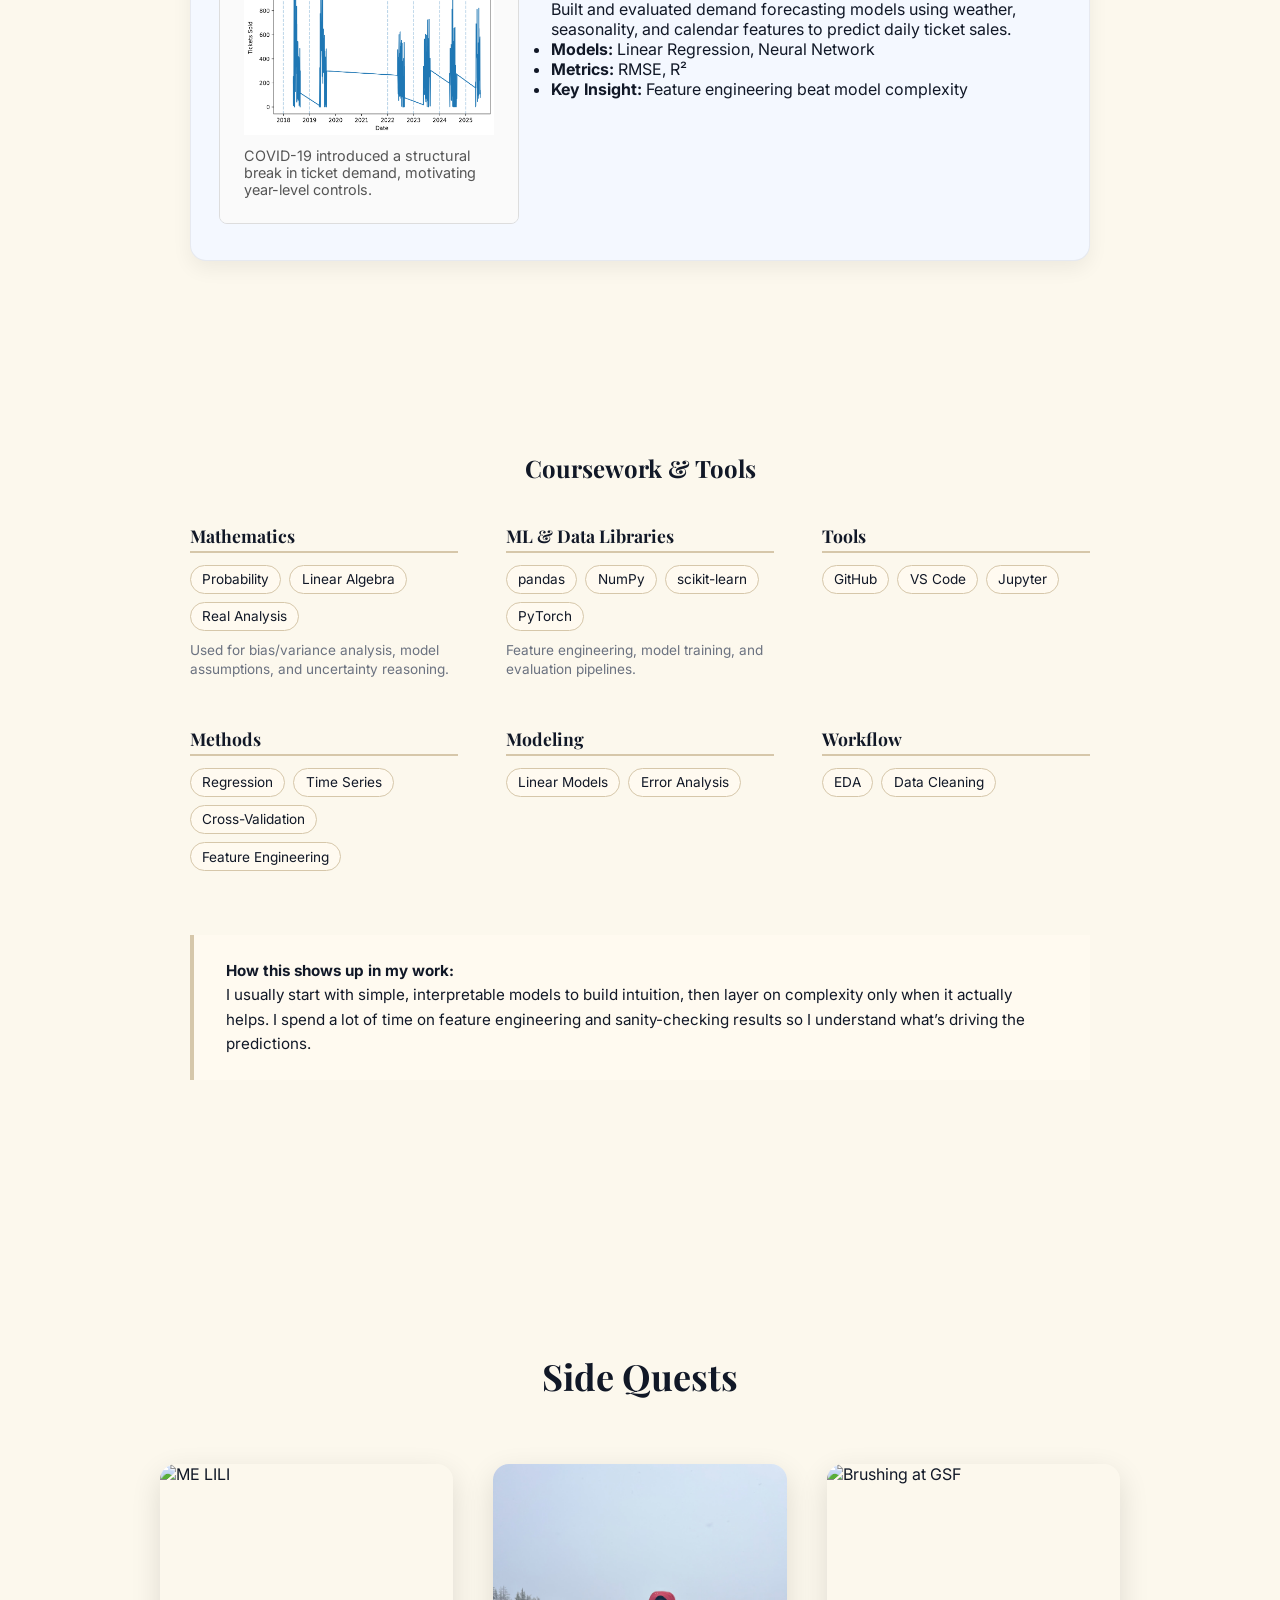
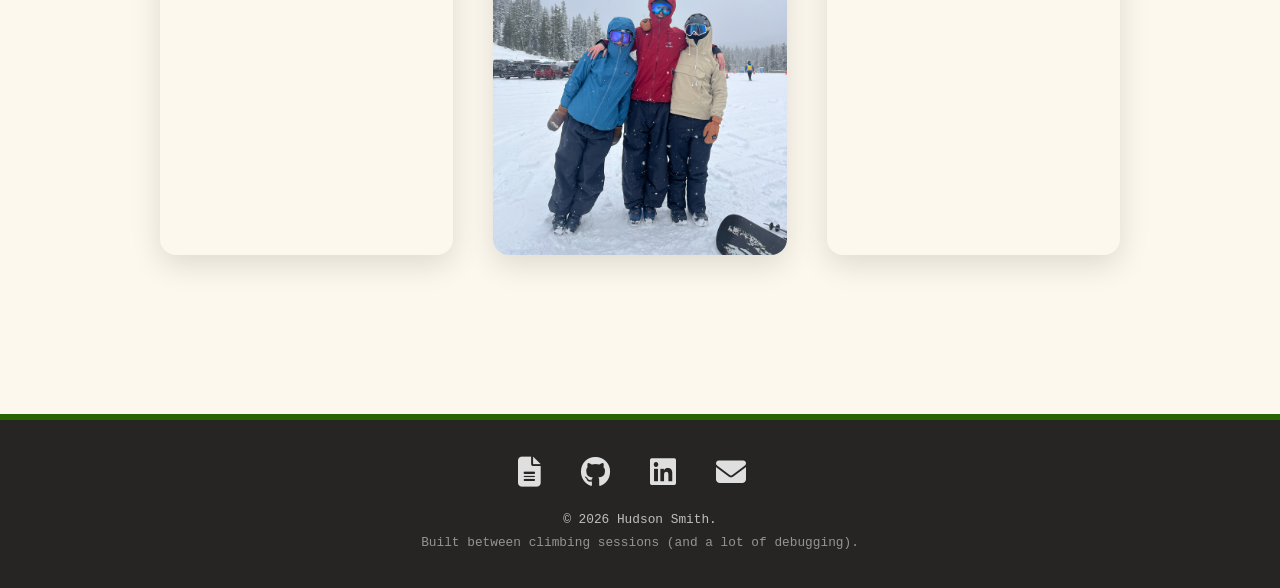
==== commit d65824dd: "finished road and weather" ====
--- a/index.html
+++ b/index.html
@@ -36,6 +36,7 @@
           <a href="#projects">Projects</a>
           <a href="#coursework">Coursework</a>
           <a href="#sidequests">Side Quests</a>
+          <a href="weather-and-traffic.html">Weather and Traffic</a>
         </nav>
 
         <!-- LIVE BAR-->
@@ -348,7 +349,8 @@
   </main>
 
   <script>
-    document.getElementById("year").textContent = new Date().getFullYear();
+    const yearElement = document.getElementById("year");
+    if (yearElement) yearElement.textContent = new Date().getFullYear();
   </script>
   
   <script>
@@ -421,6 +423,7 @@
     document.querySelectorAll(".main-nav a").forEach(link => {
       link.addEventListener("click", e => {
         const targetId = link.getAttribute("href");
+        if (!targetId.startsWith("#")) return;
         const target = document.querySelector(targetId);
         if (!target) return;
   
@@ -448,4 +451,4 @@
   
 
 </body>
-</html>+</html>
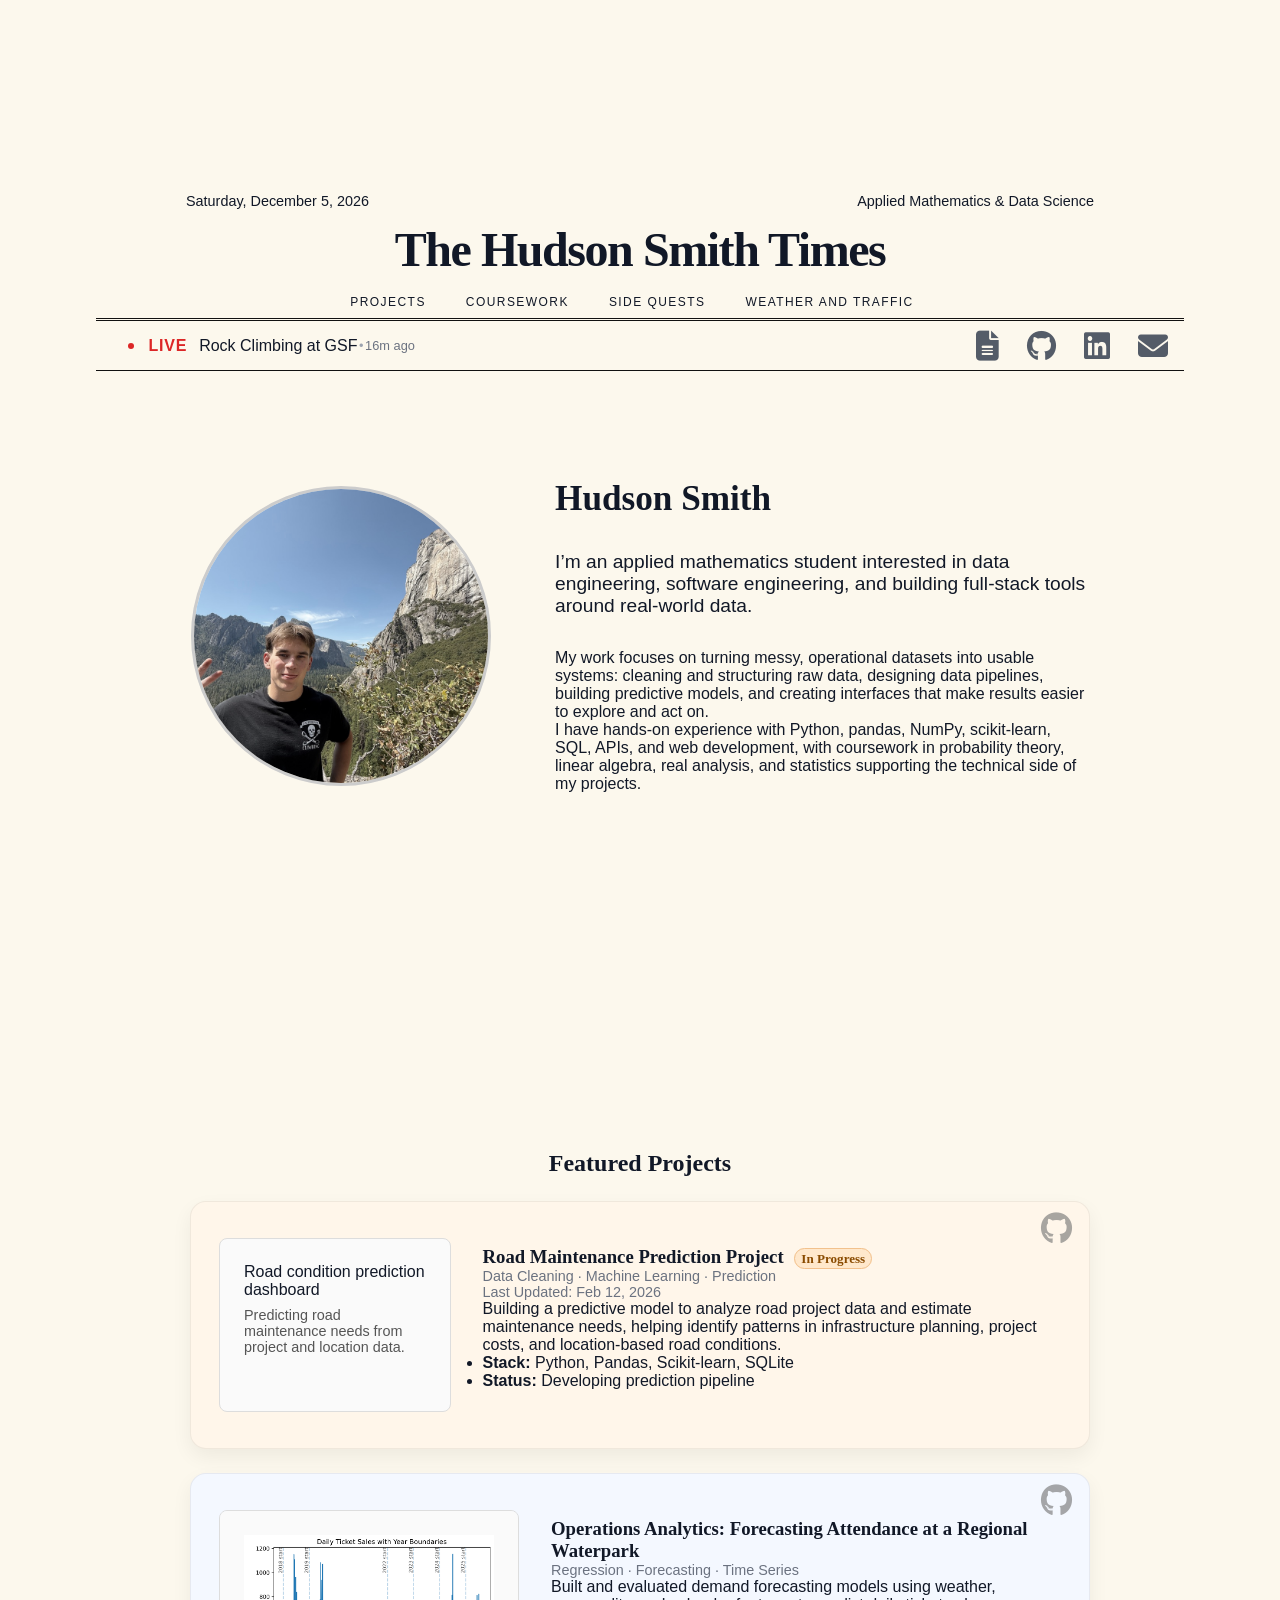
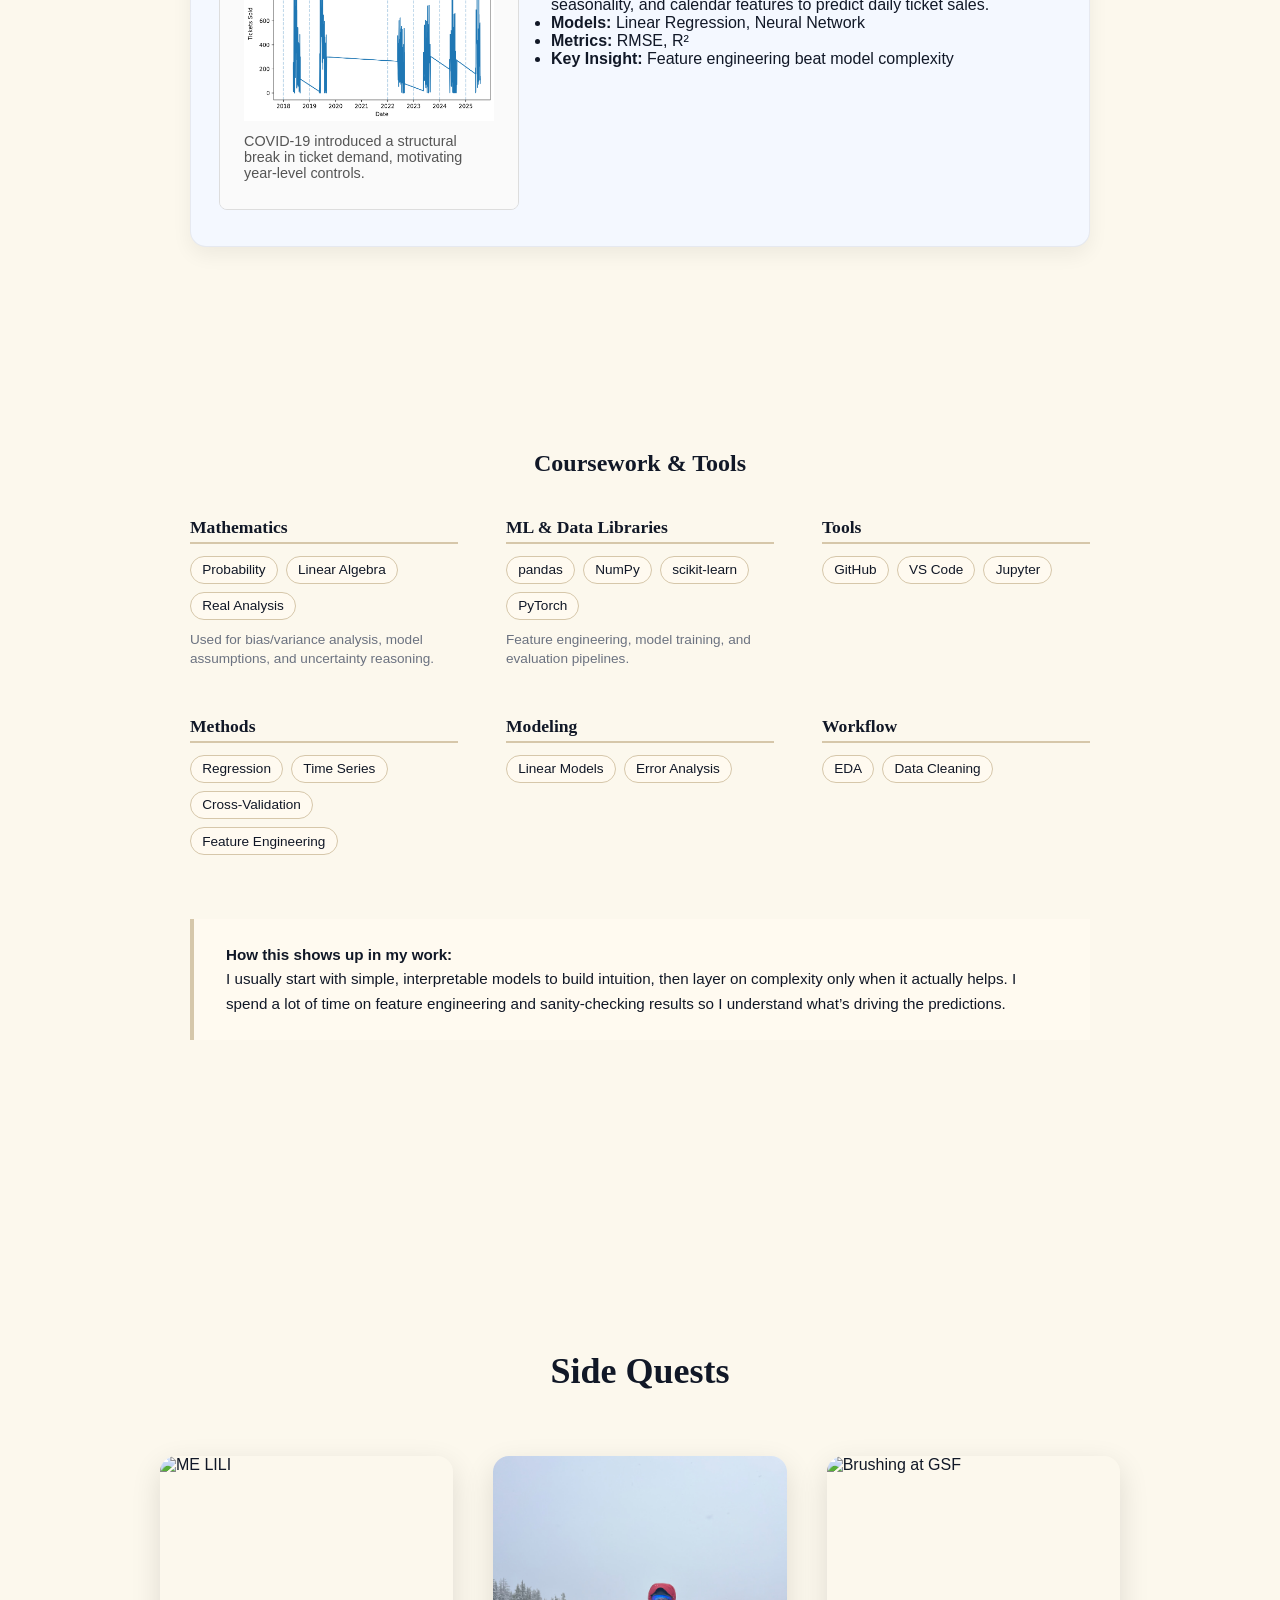
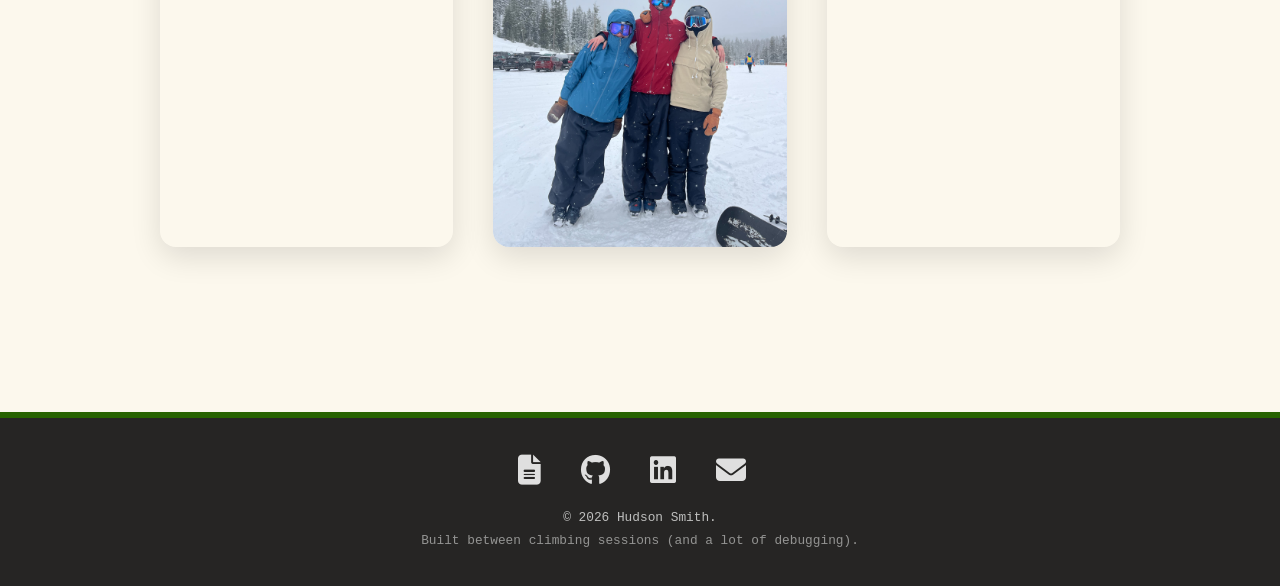
==== commit 23cd17be: "added some security" ====
--- a/index.html
+++ b/index.html
@@ -1,9 +1,11 @@
 <!DOCTYPE html>
 <html lang="en">
 <head>
-  <link rel="stylesheet" href="https://cdnjs.cloudflare.com/ajax/libs/font-awesome/6.5.0/css/all.min.css">
   <meta charset="UTF-8" />
   <meta name="viewport" content="width=device-width, initial-scale=1.0" />
+  <meta http-equiv="Content-Security-Policy" content="default-src 'self'; script-src 'self' 'unsafe-inline'; style-src 'self' 'unsafe-inline' https://fonts.googleapis.com https://cdnjs.cloudflare.com; font-src 'self' https://fonts.gstatic.com https://cdnjs.cloudflare.com; img-src 'self' data:; connect-src 'self' https://fonts.googleapis.com https://fonts.gstatic.com https://cdnjs.cloudflare.com; object-src 'none'; base-uri 'self'; form-action 'self'; frame-src 'none'; upgrade-insecure-requests">
+  <meta name="referrer" content="strict-origin-when-cross-origin">
+  <link rel="stylesheet" href="https://cdnjs.cloudflare.com/ajax/libs/font-awesome/6.5.0/css/all.min.css">
   <title>Hudson Smith — Data & Statistics</title>
 
   <!-- Fonts -->
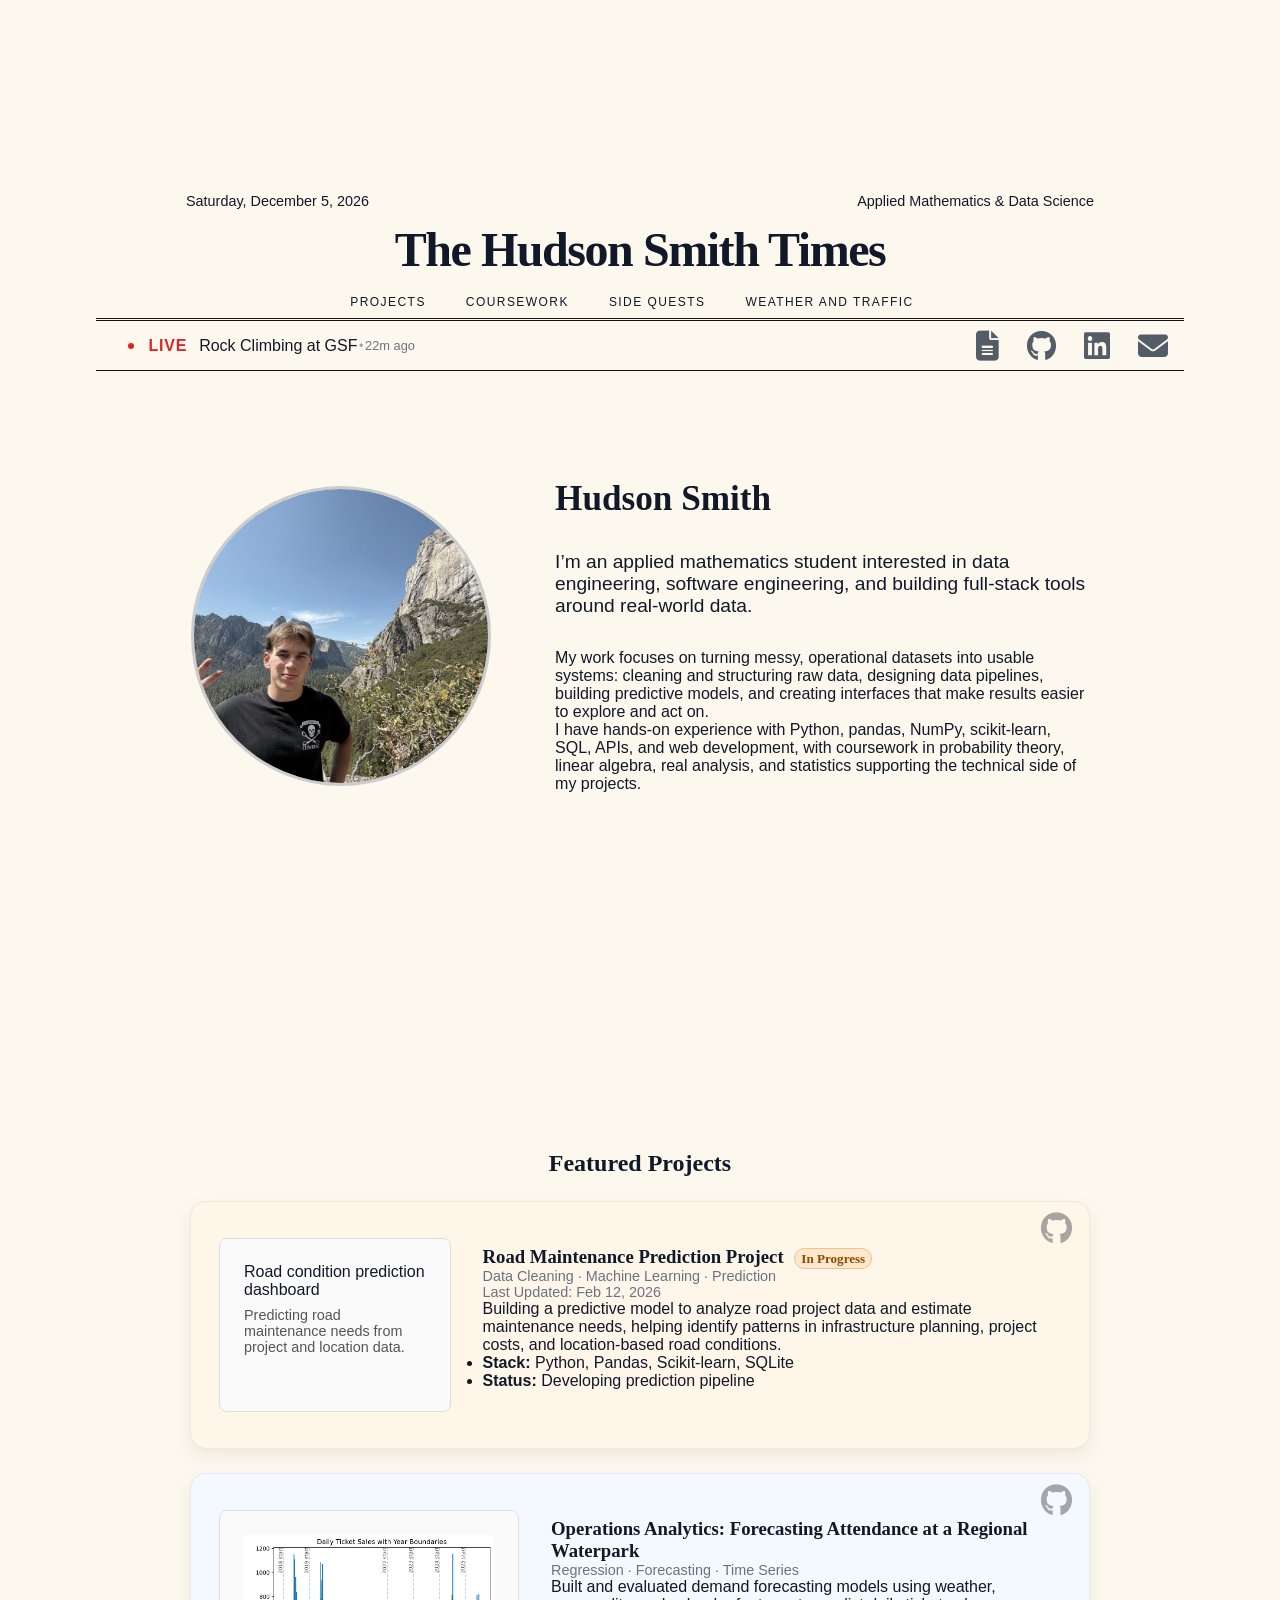
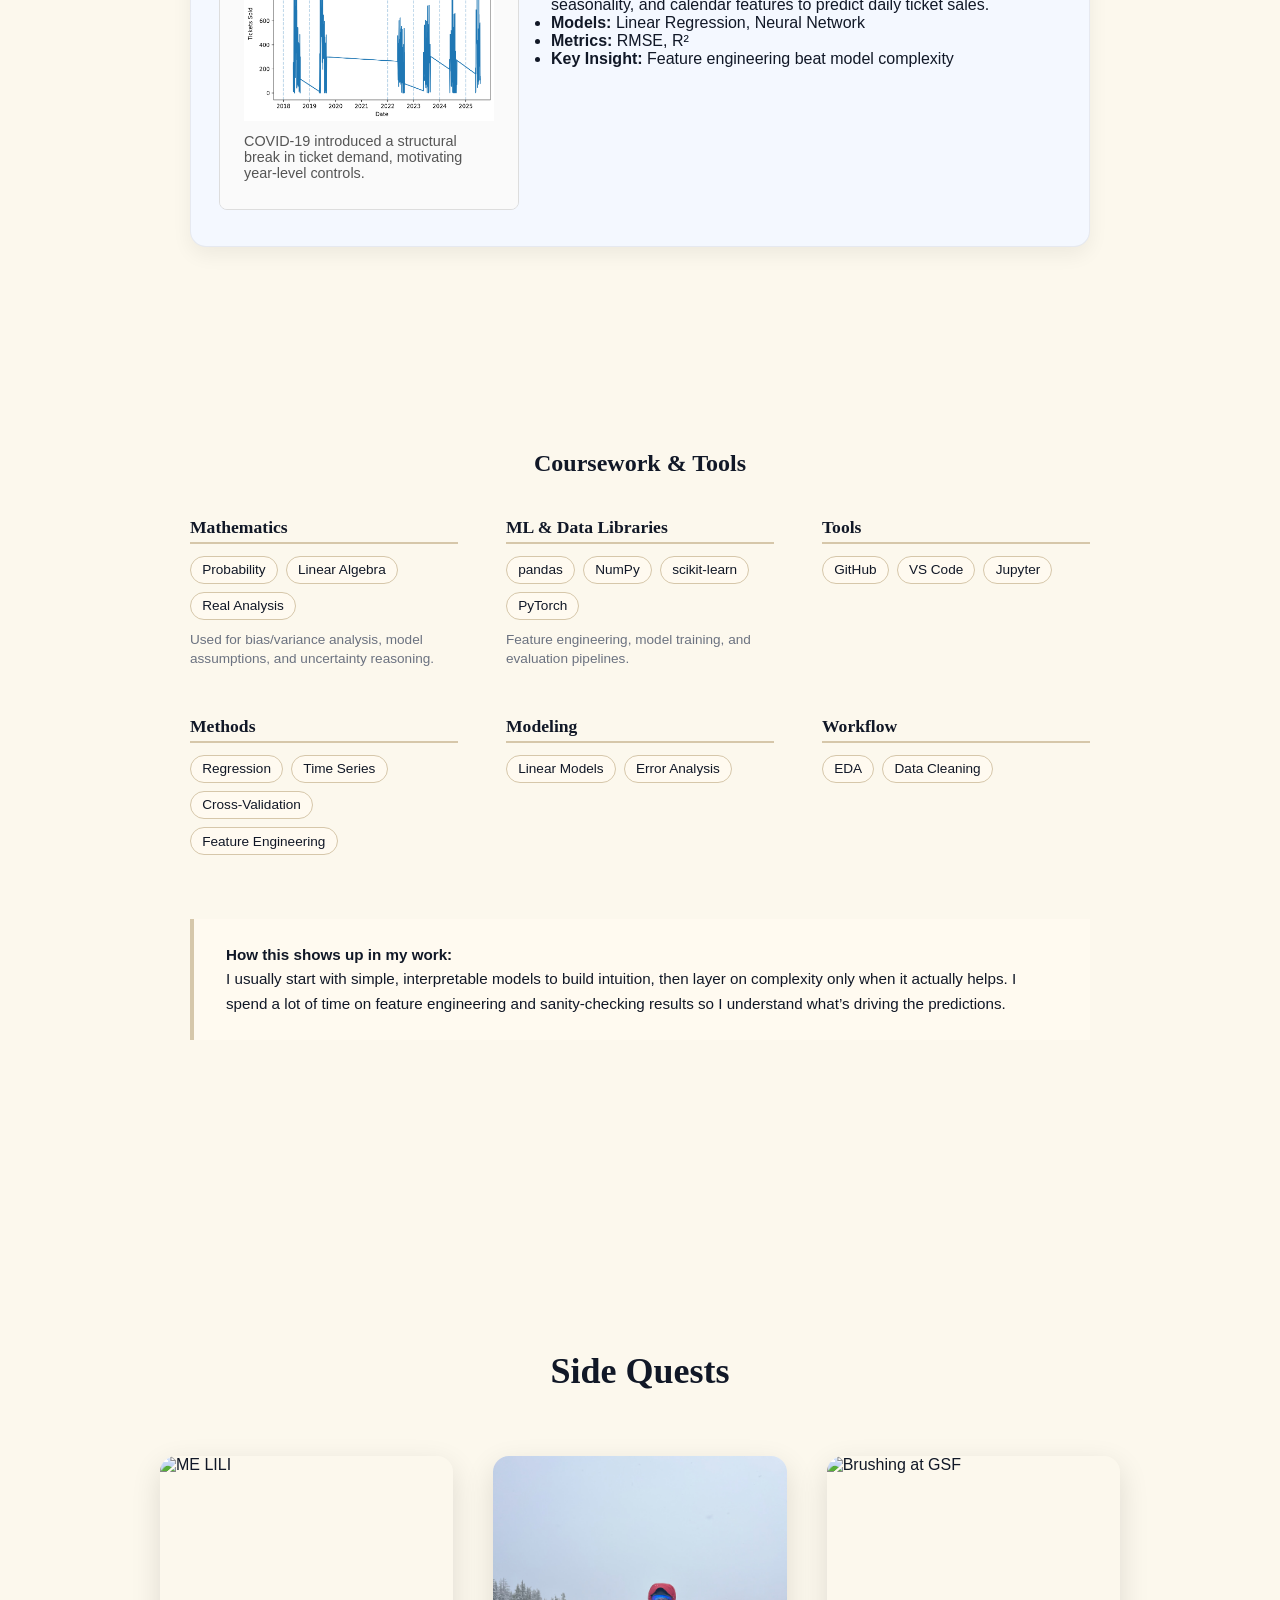
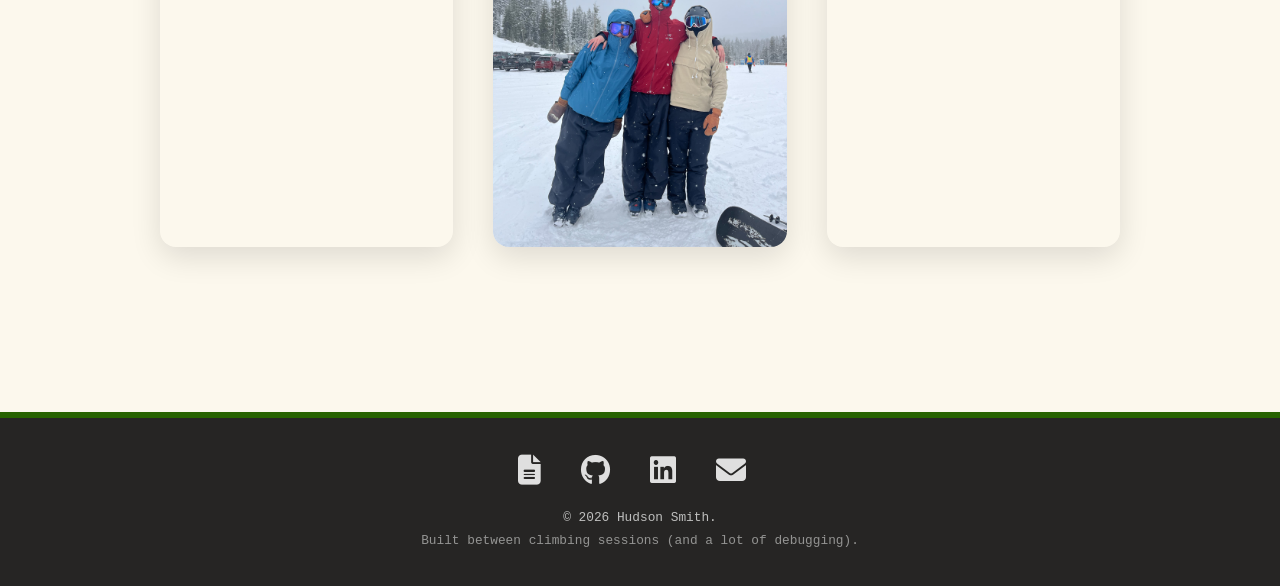
==== commit 40545307: "finsiehd code base" ====
--- a/index.html
+++ b/index.html
@@ -3,17 +3,28 @@
 <head>
   <meta charset="UTF-8" />
   <meta name="viewport" content="width=device-width, initial-scale=1.0" />
-  <meta http-equiv="Content-Security-Policy" content="default-src 'self'; script-src 'self' 'unsafe-inline'; style-src 'self' 'unsafe-inline' https://fonts.googleapis.com https://cdnjs.cloudflare.com; font-src 'self' https://fonts.gstatic.com https://cdnjs.cloudflare.com; img-src 'self' data:; connect-src 'self' https://fonts.googleapis.com https://fonts.gstatic.com https://cdnjs.cloudflare.com; object-src 'none'; base-uri 'self'; form-action 'self'; frame-src 'none'; upgrade-insecure-requests">
+  <meta http-equiv="Content-Security-Policy" content="default-src 'self'; script-src 'self'; style-src 'self' https://fonts.googleapis.com https://cdnjs.cloudflare.com; font-src 'self' https://fonts.gstatic.com https://cdnjs.cloudflare.com; img-src 'self' data:; connect-src 'self' https://fonts.googleapis.com https://fonts.gstatic.com https://cdnjs.cloudflare.com; object-src 'none'; base-uri 'self'; form-action 'self'; frame-src 'none'; upgrade-insecure-requests">
   <meta name="referrer" content="strict-origin-when-cross-origin">
+  <meta name="description" content="Hudson Smith's applied mathematics and data science portfolio, featuring engineering, analytics, and machine-learning projects." />
+  <meta name="theme-color" content="#fcf8ed" />
+  <meta property="og:type" content="website" />
+  <meta property="og:title" content="Hudson Smith — Data &amp; Statistics" />
+  <meta property="og:description" content="Applied mathematics, data science, and software engineering projects by Hudson Smith." />
+  <meta property="og:url" content="https://hudsonsmith.dev/" />
+  <meta property="og:image" content="https://hudsonsmith.dev/assets/images/me.jpeg" />
+  <meta name="twitter:card" content="summary_large_image" />
   <link rel="stylesheet" href="https://cdnjs.cloudflare.com/ajax/libs/font-awesome/6.5.0/css/all.min.css">
-  <title>Hudson Smith — Data & Statistics</title>
+  <title>Hudson Smith — Data &amp; Statistics</title>
+  <link rel="canonical" href="https://hudsonsmith.dev/" />
+  <link rel="icon" href="favicon.svg" type="image/svg+xml" />
 
   <!-- Fonts -->
   <link rel="preconnect" href="https://fonts.googleapis.com">
   <link rel="preconnect" href="https://fonts.gstatic.com" crossorigin>
-  <link href="https://fonts.googleapis.com/css2?family=Playfair+Display:wght@500;700&family=Inter:wght@300;400;500&display=swap" rel="stylesheet">
+  <link href="https://fonts.googleapis.com/css2?family=Playfair+Display:wght@500;700&amp;family=Inter:wght@300;400;500&amp;display=swap" rel="stylesheet">
 
   <link rel="stylesheet" href="styles.css" />
+  <script src="index.js" defer></script>
 </head>
 <body>
   <div id="page-fade"></div>
@@ -23,7 +34,7 @@
         <div class="utility-bar">
             <div class="utility-inner">
               <span id="current-date"></span>
-              <span class="utility-right">Applied Mathematics & Data Science</span>
+              <span class="utility-right">Applied Mathematics &amp; Data Science</span>
             </div>
           </div>
     
@@ -55,15 +66,15 @@
                 </span>
             </div>
             <div class="live-icons">
-              <a class="footer-link icon-link" href="assets/resume/hudson_smith_05:04:2026.pdf" target="_blank" aria-label="Resume">
+              <a class="footer-link icon-link" href="assets/resume/hudson_smith_05:04:2026.pdf" target="_blank" rel="noopener noreferrer" aria-label="Resume">
                 <i class="fa-solid fa-file-lines"></i>
               </a>
             
-              <a class="footer-link icon-link" href="https://github.com/PinkyHuddy" target="_blank" aria-label="GitHub">
+              <a class="footer-link icon-link" href="https://github.com/PinkyHuddy" target="_blank" rel="noopener noreferrer" aria-label="GitHub">
                 <i class="fa-brands fa-github"></i>
               </a>
 
-              <a class="footer-link icon-link" href="https://www.linkedin.com/in/hudson-brent-smith-7b6ba1346" target="_blank" aria-label="LinkedIn">
+              <a class="footer-link icon-link" href="https://www.linkedin.com/in/hudson-brent-smith-7b6ba1346" target="_blank" rel="noopener noreferrer" aria-label="LinkedIn">
                 <i class="fa-brands fa-linkedin"></i>
               </a>
             
@@ -117,7 +128,7 @@
         <div class="project-card road">
           <a class="footer-link icon-link project-github"
             href="https://github.com/PinkyHuddy/road_prediction_project"
-            target="_blank"
+            target="_blank" rel="noopener noreferrer"
             aria-label="GitHub repository">
             <i class="fa-brands fa-github"></i>
           </a>
@@ -156,7 +167,7 @@
         <div class ="project-card waterpark">
           <a class="footer-link icon-link project-github"
             href="https://github.com/PinkyHuddy/water-park-sales-analysis"
-            target="_blank"
+            target="_blank" rel="noopener noreferrer"
             aria-label="GitHub repository">
             <i class="fa-brands fa-github"></i>
           </a>
@@ -218,7 +229,7 @@
     <!-- PAGE 4: COURSEWORK -->
     <section class="page" id="coursework">
       <div class="content">
-        <h2>Coursework & Tools</h2>
+        <h2>Coursework &amp; Tools</h2>
     
         <!-- Row 1 -->
         <div class="coursework-grid">
@@ -236,7 +247,7 @@
           </div>
     
           <div class="coursework-col">
-            <h3>ML & Data Libraries</h3>
+            <h3>ML &amp; Data Libraries</h3>
             <div class="coursework-pills">
               <span>pandas</span>
               <span>NumPy</span>
@@ -260,7 +271,7 @@
         </div>
     
         <!-- Row 2 -->
-        <div class="coursework-grid" style="margin-top: 3rem;">
+        <div class="coursework-grid">
     
           <div class="coursework-col">
             <h3>Methods</h3>
@@ -318,19 +329,19 @@
         <div class="page-bar">
           <div>
             <div class="footer-icons">
-              <a class="footer-link icon-link" href="assets/resume/hudson_smith_05:04:2026.pdf" target="_blank">
+              <a class="footer-link icon-link" href="assets/resume/hudson_smith_05:04:2026.pdf" target="_blank" rel="noopener noreferrer" aria-label="Resume">
                 <i class="fa-solid fa-file-lines"></i>
               </a>
     
-              <a class="footer-link icon-link" href="https://github.com/PinkyHuddy" target="_blank">
+              <a class="footer-link icon-link" href="https://github.com/PinkyHuddy" target="_blank" rel="noopener noreferrer" aria-label="GitHub">
                 <i class="fa-brands fa-github"></i>
               </a>
     
-              <a class="footer-link icon-link" href="https://www.linkedin.com/in/hudson-brent-smith-7b6ba1346" target="_blank">
+              <a class="footer-link icon-link" href="https://www.linkedin.com/in/hudson-brent-smith-7b6ba1346" target="_blank" rel="noopener noreferrer" aria-label="LinkedIn">
                 <i class="fa-brands fa-linkedin"></i>
               </a>
     
-              <a class="footer-link icon-link" href="mailto:husmith@berkeley.edu">
+              <a class="footer-link icon-link" href="mailto:husmith@berkeley.edu" aria-label="Email">
                 <i class="fa-solid fa-envelope"></i>
               </a>
             </div>
@@ -349,106 +360,6 @@
     
 
   </main>
-
-  <script>
-    const yearElement = document.getElementById("year");
-    if (yearElement) yearElement.textContent = new Date().getFullYear();
-  </script>
-  
-  <script>
-    const dateElement = document.getElementById("current-date");
-  
-    const today = new Date();
-    const options = {
-      weekday: "long",
-      month: "long",
-      day: "numeric",
-      year: "numeric"
-    };
-  
-    dateElement.textContent = today.toLocaleDateString("en-US", options);
-  </script>
-
-<script>
-    const liveMessages = [
-      "Rock Climbing at GSF",
-      "Studying probability and complex analysis",
-      "Building data projects in Python",
-      "Applying for data analytics internships",
-      "Pumping Iron at RSF",
-    ];
-  
-    let liveIndex = 0;
-    const liveTextEl = document.getElementById("live-text");
-    const liveTimeEl = document.getElementById("live-time");
-    let startTime;
-  
-    function randomMinutesAgo(min = 1, max = 30) {
-      return Math.floor(Math.random() * (max - min + 1)) + min;
-    }
-  
-    function updateTime() {
-      const minutes = Math.floor((Date.now() - startTime) / 60000);
-      liveTimeEl.textContent =
-        minutes <= 0 ? "Just now" : `${minutes}m ago`;
-    }
-  
-    if (liveTextEl && liveTimeEl) {
-      // initial content
-      liveTextEl.textContent = liveMessages[0];
-      startTime = Date.now() - randomMinutesAgo() * 60000;
-      updateTime();
-  
-      // rotate messages
-      setInterval(() => {
-        liveTextEl.classList.add("fade-out");
-  
-        setTimeout(() => {
-          liveIndex = (liveIndex + 1) % liveMessages.length;
-          liveTextEl.textContent = liveMessages[liveIndex];
-  
-          startTime = Date.now() - randomMinutesAgo() * 60000;
-          updateTime();
-  
-          liveTextEl.classList.remove("fade-out");
-        }, 400);
-      }, 5000);
-  
-      // update "Xm ago" every minute
-      setInterval(updateTime, 60000);
-    }
-  </script>
-  
-  <script>
-    const overlay = document.getElementById("page-fade");
-  
-    document.querySelectorAll(".main-nav a").forEach(link => {
-      link.addEventListener("click", e => {
-        const targetId = link.getAttribute("href");
-        if (!targetId.startsWith("#")) return;
-        const target = document.querySelector(targetId);
-        if (!target) return;
-  
-        e.preventDefault();
-  
-        overlay.classList.add("active");
-  
-        // force a paint frame
-        requestAnimationFrame(() => {
-          setTimeout(() => {
-            target.scrollIntoView({
-              behavior: "smooth",
-              block: "start"
-            });
-  
-            setTimeout(() => {
-              overlay.classList.remove("active");
-            }, 600);
-          }, 120);
-        });
-      });
-    });
-  </script>
   
   
 
--- a/styles.css
+++ b/styles.css
@@ -53,8 +53,6 @@
   }
   
   /* Masthead */
-  @import url('https://fonts.googleapis.com/css2?family=Playfair+Display:wght@500;700&display=swap');
-
   .masthead {
     display: flex;
     justify-content: center;
@@ -69,6 +67,19 @@
     font-size: 3rem;
     letter-spacing: -0.03em;   /* tighter = more editorial */
     line-height: 1.05;
+  }
+
+  .masthead-home {
+    color: inherit;
+    margin-right: 0;
+    text-decoration: none;
+  }
+
+  .masthead-home:hover,
+  .masthead-home:focus-visible {
+    text-decoration: underline;
+    text-decoration-thickness: 1px;
+    text-underline-offset: 0.18em;
   }
   
   /* Navigation bar */
@@ -601,7 +612,7 @@
 }
 
 #coursework .coursework-grid + .coursework-grid {
-  margin-top: 4rem;   /* was 3rem inline */
+  margin-top: 3rem;
 }
 
 #coursework h2 {
@@ -667,3 +678,61 @@
   }
 }
 
+/* Error page */
+.error-page {
+  min-height: 100vh;
+  display: grid;
+  place-items: center;
+  padding: 2rem;
+  scroll-snap-type: none;
+}
+
+.error-content {
+  width: min(100%, 680px);
+  padding-block: 3rem;
+  border-top: 3px double #111827;
+  border-bottom: 1px solid #111827;
+}
+
+.error-code {
+  margin-bottom: 1rem;
+  color: #8d241f;
+  font-size: 0.75rem;
+  font-weight: 500;
+  letter-spacing: 0.12em;
+  text-transform: uppercase;
+}
+
+.error-content h1 {
+  font-family: "Playfair Display", serif;
+  font-size: clamp(2.5rem, 8vw, 5rem);
+  line-height: 1;
+}
+
+.error-content > p:not(.error-code) {
+  margin-top: 1.25rem;
+  color: #4b5563;
+}
+
+.error-home {
+  display: inline-block;
+  margin-top: 2rem;
+  color: #111827;
+  font-weight: 500;
+  text-decoration: underline;
+  text-underline-offset: 0.2em;
+}
+
+@media (prefers-reduced-motion: reduce) {
+  html {
+    scroll-behavior: auto;
+  }
+
+  *,
+  *::before,
+  *::after {
+    animation-duration: 0.01ms !important;
+    animation-iteration-count: 1 !important;
+    transition-duration: 0.01ms !important;
+  }
+}
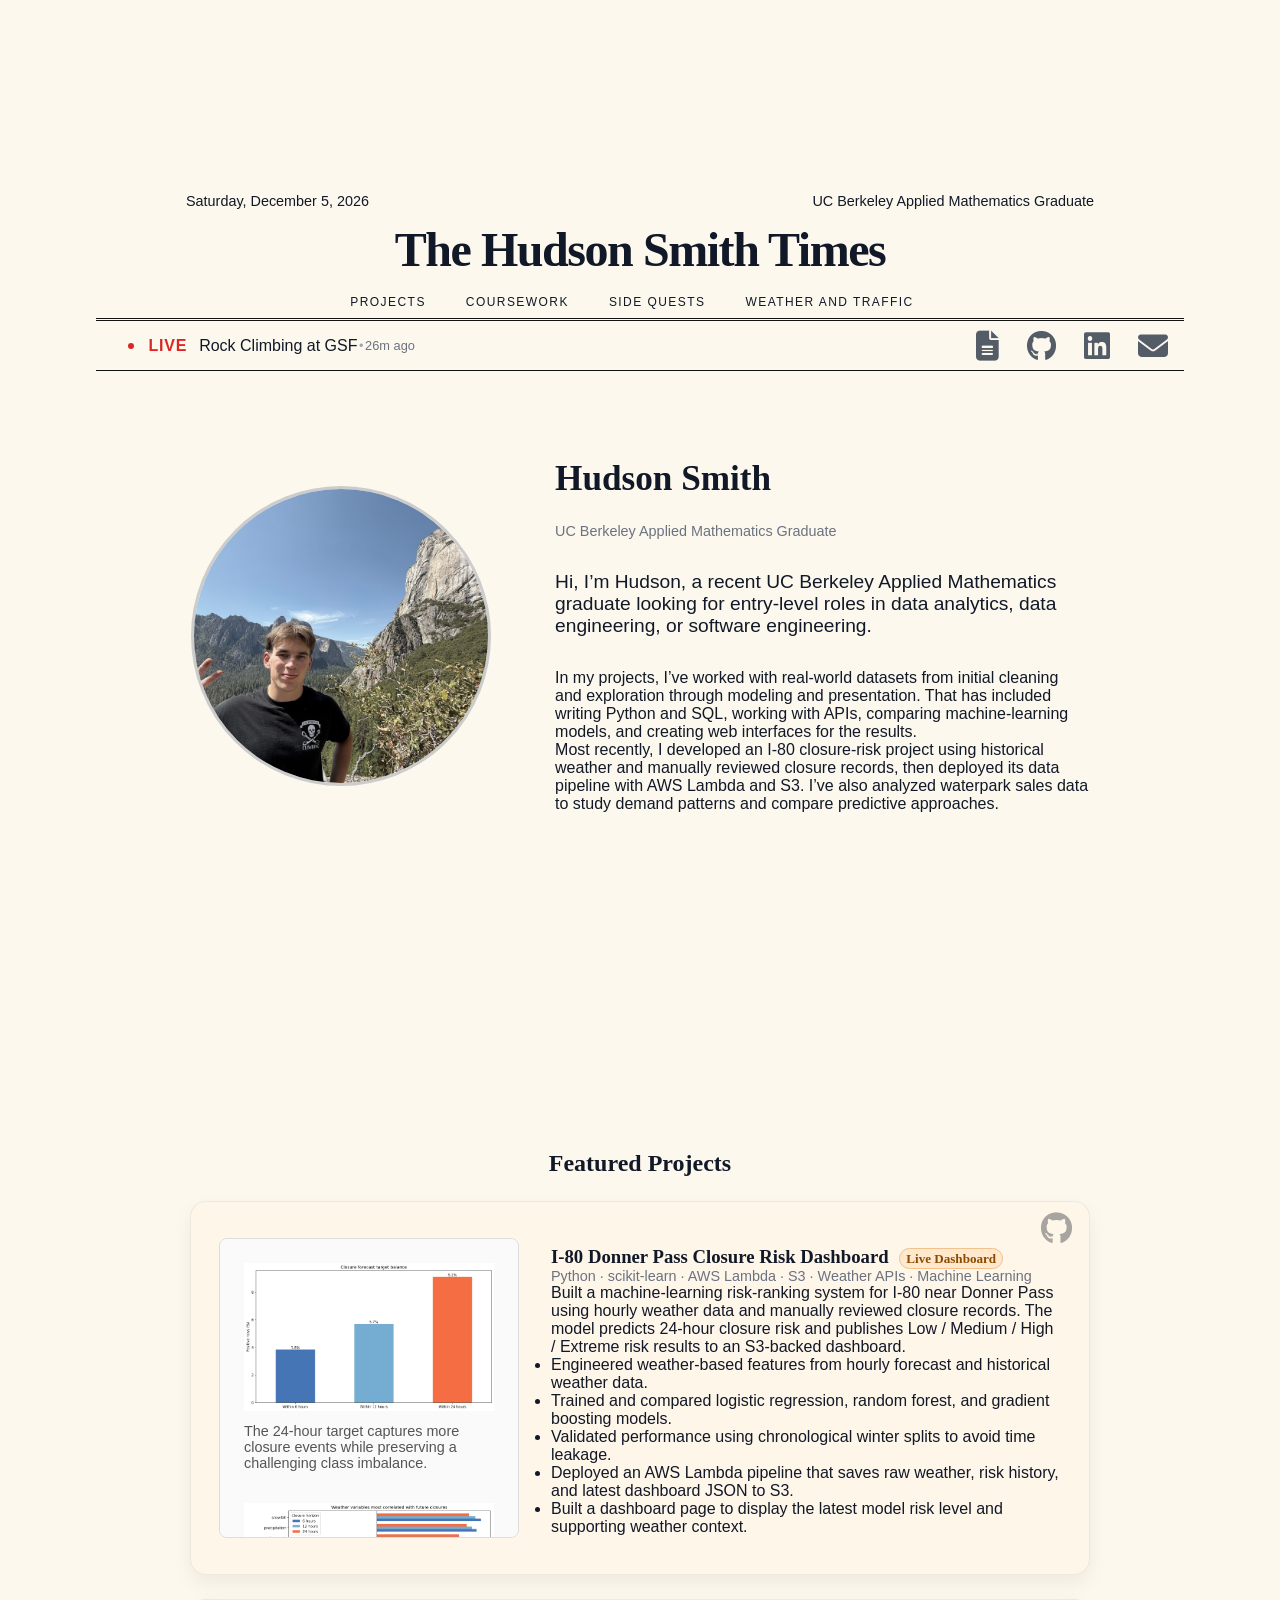
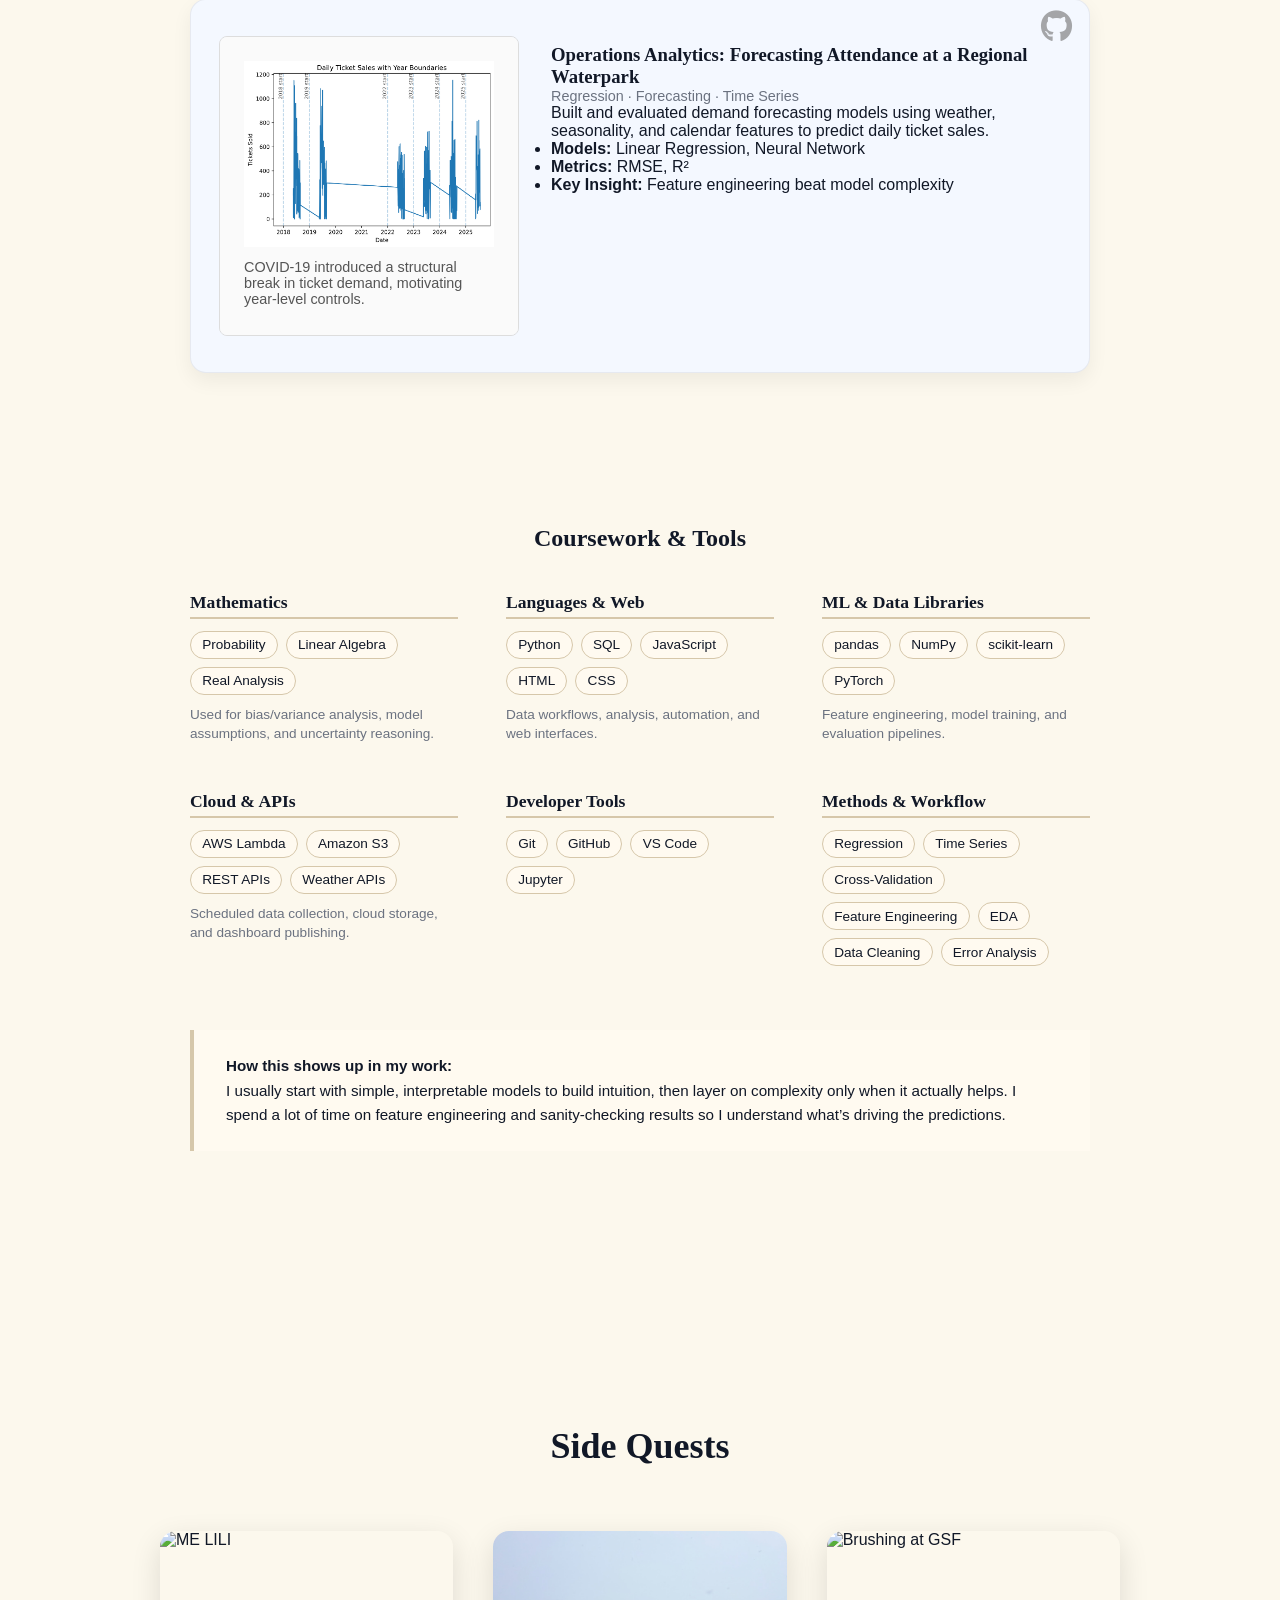
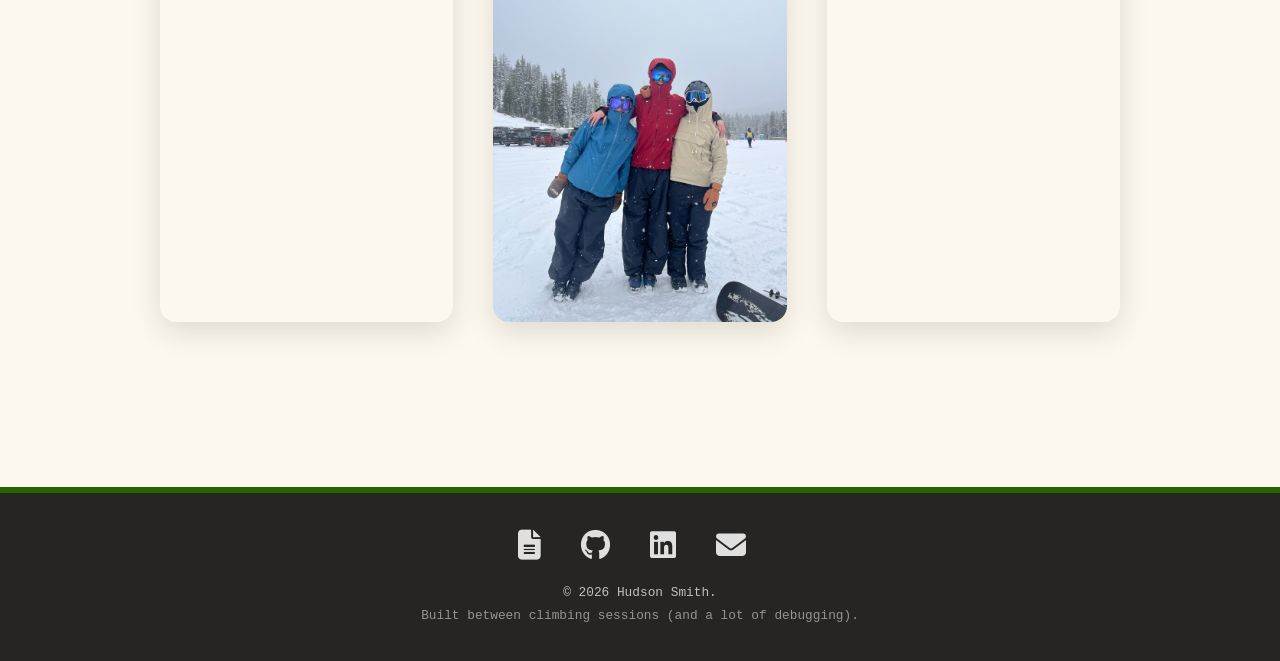
==== commit 97a1c5d6: "finished website polishing" ====
--- a/index.html
+++ b/index.html
@@ -5,16 +5,16 @@
   <meta name="viewport" content="width=device-width, initial-scale=1.0" />
   <meta http-equiv="Content-Security-Policy" content="default-src 'self'; script-src 'self'; style-src 'self' https://fonts.googleapis.com https://cdnjs.cloudflare.com; font-src 'self' https://fonts.gstatic.com https://cdnjs.cloudflare.com; img-src 'self' data:; connect-src 'self' https://fonts.googleapis.com https://fonts.gstatic.com https://cdnjs.cloudflare.com; object-src 'none'; base-uri 'self'; form-action 'self'; frame-src 'none'; upgrade-insecure-requests">
   <meta name="referrer" content="strict-origin-when-cross-origin">
-  <meta name="description" content="Hudson Smith's applied mathematics and data science portfolio, featuring engineering, analytics, and machine-learning projects." />
+  <meta name="description" content="Portfolio of UC Berkeley Applied Mathematics graduate Hudson Smith, featuring data engineering, software engineering, analytics, and machine-learning projects." />
   <meta name="theme-color" content="#fcf8ed" />
   <meta property="og:type" content="website" />
-  <meta property="og:title" content="Hudson Smith — Data &amp; Statistics" />
-  <meta property="og:description" content="Applied mathematics, data science, and software engineering projects by Hudson Smith." />
+  <meta property="og:title" content="Hudson Smith — Data &amp; Software" />
+  <meta property="og:description" content="Data engineering, software engineering, analytics, and machine-learning projects by UC Berkeley Applied Mathematics graduate Hudson Smith." />
   <meta property="og:url" content="https://hudsonsmith.dev/" />
   <meta property="og:image" content="https://hudsonsmith.dev/assets/images/me.jpeg" />
   <meta name="twitter:card" content="summary_large_image" />
   <link rel="stylesheet" href="https://cdnjs.cloudflare.com/ajax/libs/font-awesome/6.5.0/css/all.min.css">
-  <title>Hudson Smith — Data &amp; Statistics</title>
+  <title>Hudson Smith — Data &amp; Software</title>
   <link rel="canonical" href="https://hudsonsmith.dev/" />
   <link rel="icon" href="favicon.svg" type="image/svg+xml" />
 
@@ -34,10 +34,10 @@
         <div class="utility-bar">
             <div class="utility-inner">
               <span id="current-date"></span>
-              <span class="utility-right">Applied Mathematics &amp; Data Science</span>
-            </div>
-          </div>
-    
+              <span class="utility-right">UC Berkeley Applied Mathematics Graduate</span>
+            </div>
+          </div>
+
       
         <!-- MASTHEAD -->
         <div class="masthead">
@@ -66,7 +66,7 @@
                 </span>
             </div>
             <div class="live-icons">
-              <a class="footer-link icon-link" href="assets/resume/hudson_smith_05:04:2026.pdf" target="_blank" rel="noopener noreferrer" aria-label="Resume">
+              <a class="footer-link icon-link" href="assets/resume/Hudson_Smith_Resume_07_02_26.pdf" target="_blank" rel="noopener noreferrer" aria-label="Resume">
                 <i class="fa-solid fa-file-lines"></i>
               </a>
             
@@ -96,24 +96,25 @@
     
         <div class="content bio-content">
           <h2 class="bio-title">Hudson Smith</h2>
+          <p class="meta">UC Berkeley Applied Mathematics Graduate</p>
     
           <p class="lede">
-            I’m an applied mathematics student interested in data engineering,
-            software engineering, and building full-stack tools around real-world data.
+            Hi, I’m Hudson, a recent UC Berkeley Applied Mathematics graduate looking
+            for entry-level roles in data analytics, data engineering, or software engineering.
           </p>
     
           <p>
-            My work focuses on turning messy, operational datasets into usable
-            systems: cleaning and structuring raw data, designing data pipelines,
-            building predictive models, and creating interfaces that make results
-            easier to explore and act on.
+            In my projects, I’ve worked with real-world datasets from initial cleaning
+            and exploration through modeling and presentation. That has included writing
+            Python and SQL, working with APIs, comparing machine-learning models, and
+            creating web interfaces for the results.
           </p>
     
           <p>
-            I have hands-on experience with Python, pandas, NumPy, scikit-learn,
-            SQL, APIs, and web development, with coursework in probability theory,
-            linear algebra, real analysis, and statistics supporting the technical
-            side of my projects.
+            Most recently, I developed an I-80 closure-risk project using historical
+            weather and manually reviewed closure records, then deployed its data
+            pipeline with AWS Lambda and S3. I’ve also analyzed waterpark sales data
+            to study demand patterns and compare predictive approaches.
           </p>
         </div>
       </div>
@@ -124,40 +125,92 @@
       <div class="content">
         <h2>Featured Projects</h2>
     
-        <!-- Road Prediction Overview -->
+        <!-- I-80 Donner Pass Closure Risk Dashboard Overview -->
         <div class="project-card road">
           <a class="footer-link icon-link project-github"
-            href="https://github.com/PinkyHuddy/road_prediction_project"
+            href="https://github.com/PinkyHuddy/road_project"
             target="_blank" rel="noopener noreferrer"
-            aria-label="GitHub repository">
+            aria-label="I-80 Donner Pass Closure Risk Dashboard GitHub repository">
             <i class="fa-brands fa-github"></i>
           </a>
 
           <div class="project-side-by-side">
             <section class="project-graphs">
-              <figure class="placeholder">
-                <div class="placeholder-box">Road condition prediction dashboard</div>
-                <figcaption>
-                  Predicting road maintenance needs from project and location data.
+              <figure>
+                <img src="assets/graphs/road/01_target_balance.png"
+                    alt="Closure forecast target rates for 6, 12, and 24-hour horizons">
+                <figcaption>
+                  The 24-hour target captures more closure events while preserving a challenging class imbalance.
+                </figcaption>
+              </figure>
+
+              <figure>
+                <img src="assets/graphs/road/02_weather_target_correlations.png"
+                    alt="Weather variables correlated with future I-80 closures">
+                <figcaption>
+                  Snowfall, precipitation, weather severity, and pressure show the strongest relationships with future closures.
+                </figcaption>
+              </figure>
+
+              <figure>
+                <img src="assets/graphs/road/03_closure_start_effect_sizes.png"
+                    alt="Standardized weather differences during I-80 closure-start hours">
+                <figcaption>
+                  Closure starts occur under distinctly harsher weather, especially severe conditions, cloud cover, and snowfall.
+                </figcaption>
+              </figure>
+
+              <figure>
+                <img src="assets/graphs/road/04_weather_distributions.png"
+                    alt="Weather distributions at closure starts compared with other winter hours">
+                <figcaption>
+                  Closure-start hours combine more snow and precipitation, stronger winds, colder temperatures, and lower pressure.
+                </figcaption>
+              </figure>
+
+              <figure>
+                <img src="assets/graphs/road/05_closure_timing.png"
+                    alt="I-80 closure starts by local month and hour">
+                <figcaption>
+                  Normalized closure starts peak during the core winter months and vary meaningfully by hour of day.
+                </figcaption>
+              </figure>
+
+              <figure>
+                <img src="assets/graphs/road/06_preclosure_weather_trajectory.png"
+                    alt="Average weather during the 48 hours before I-80 closures">
+                <figcaption>
+                  Snowfall and precipitation build as closures approach while temperature falls, providing useful forecast signals.
+                </figcaption>
+              </figure>
+
+              <figure>
+                <img src="assets/graphs/road/07_predictor_correlation_heatmap.png"
+                    alt="Correlation heatmap for the strongest road-closure weather predictors">
+                <figcaption>
+                  Predictor correlations informed feature selection and helped identify overlapping weather signals.
                 </figcaption>
               </figure>
             </section>
 
             <aside class="project-info">
               <h3>
-                Road Maintenance Prediction Project
-                <span class="badge">In Progress</span>
+                I-80 Donner Pass Closure Risk Dashboard
+                <span class="badge">Live Dashboard</span>
               </h3>
-              <p class="meta">Data Cleaning · Machine Learning · Prediction</p>
-              <p class="meta">Last Updated: Feb 12, 2026</p>
+              <p class="meta">Python · scikit-learn · AWS Lambda · S3 · Weather APIs · Machine Learning</p>
               <p>
-                Building a predictive model to analyze road project data and estimate
-                maintenance needs, helping identify patterns in infrastructure planning,
-                project costs, and location-based road conditions.
+                Built a machine-learning risk-ranking system for I-80 near Donner Pass using
+                hourly weather data and manually reviewed closure records. The model predicts
+                24-hour closure risk and publishes Low / Medium / High / Extreme risk results
+                to an S3-backed dashboard.
               </p>
               <ul>
-                <li><strong>Stack:</strong> Python, Pandas, Scikit-learn, SQLite</li>
-                <li><strong>Status:</strong> Developing prediction pipeline</li>
+                <li>Engineered weather-based features from hourly forecast and historical weather data.</li>
+                <li>Trained and compared logistic regression, random forest, and gradient boosting models.</li>
+                <li>Validated performance using chronological winter splits to avoid time leakage.</li>
+                <li>Deployed an AWS Lambda pipeline that saves raw weather, risk history, and latest dashboard JSON to S3.</li>
+                <li>Built a dashboard page to display the latest model risk level and supporting weather context.</li>
               </ul>
             </aside>
           </div>
@@ -247,6 +300,20 @@
           </div>
     
           <div class="coursework-col">
+            <h3>Languages &amp; Web</h3>
+            <div class="coursework-pills">
+              <span>Python</span>
+              <span>SQL</span>
+              <span>JavaScript</span>
+              <span>HTML</span>
+              <span>CSS</span>
+            </div>
+            <p class="coursework-note">
+              Data workflows, analysis, automation, and web interfaces.
+            </p>
+          </div>
+
+          <div class="coursework-col">
             <h3>ML &amp; Data Libraries</h3>
             <div class="coursework-pills">
               <span>pandas</span>
@@ -259,43 +326,44 @@
             </p>
           </div>
     
-          <div class="coursework-col">
-            <h3>Tools</h3>
-            <div class="coursework-pills">
+        </div>
+    
+        <!-- Row 2 -->
+        <div class="coursework-grid">
+    
+          <div class="coursework-col">
+            <h3>Cloud &amp; APIs</h3>
+            <div class="coursework-pills">
+              <span>AWS Lambda</span>
+              <span>Amazon S3</span>
+              <span>REST APIs</span>
+              <span>Weather APIs</span>
+            </div>
+            <p class="coursework-note">
+              Scheduled data collection, cloud storage, and dashboard publishing.
+            </p>
+          </div>
+    
+          <div class="coursework-col">
+            <h3>Developer Tools</h3>
+            <div class="coursework-pills">
+              <span>Git</span>
               <span>GitHub</span>
               <span>VS Code</span>
               <span>Jupyter</span>
             </div>
           </div>
     
-        </div>
-    
-        <!-- Row 2 -->
-        <div class="coursework-grid">
-    
-          <div class="coursework-col">
-            <h3>Methods</h3>
+          <div class="coursework-col">
+            <h3>Methods &amp; Workflow</h3>
             <div class="coursework-pills">
               <span>Regression</span>
               <span>Time Series</span>
               <span>Cross-Validation</span>
               <span>Feature Engineering</span>
-            </div>
-          </div>
-    
-          <div class="coursework-col">
-            <h3>Modeling</h3>
-            <div class="coursework-pills">
-              <span>Linear Models</span>
-              <span>Error Analysis</span>
-            </div>
-          </div>
-    
-          <div class="coursework-col">
-            <h3>Workflow</h3>
-            <div class="coursework-pills">
               <span>EDA</span>
               <span>Data Cleaning</span>
+              <span>Error Analysis</span>
             </div>
           </div>
     
@@ -329,7 +397,7 @@
         <div class="page-bar">
           <div>
             <div class="footer-icons">
-              <a class="footer-link icon-link" href="assets/resume/hudson_smith_05:04:2026.pdf" target="_blank" rel="noopener noreferrer" aria-label="Resume">
+              <a class="footer-link icon-link" href="assets/resume/Hudson_Smith_Resume_07_02_26.pdf" target="_blank" rel="noopener noreferrer" aria-label="Resume">
                 <i class="fa-solid fa-file-lines"></i>
               </a>
     
